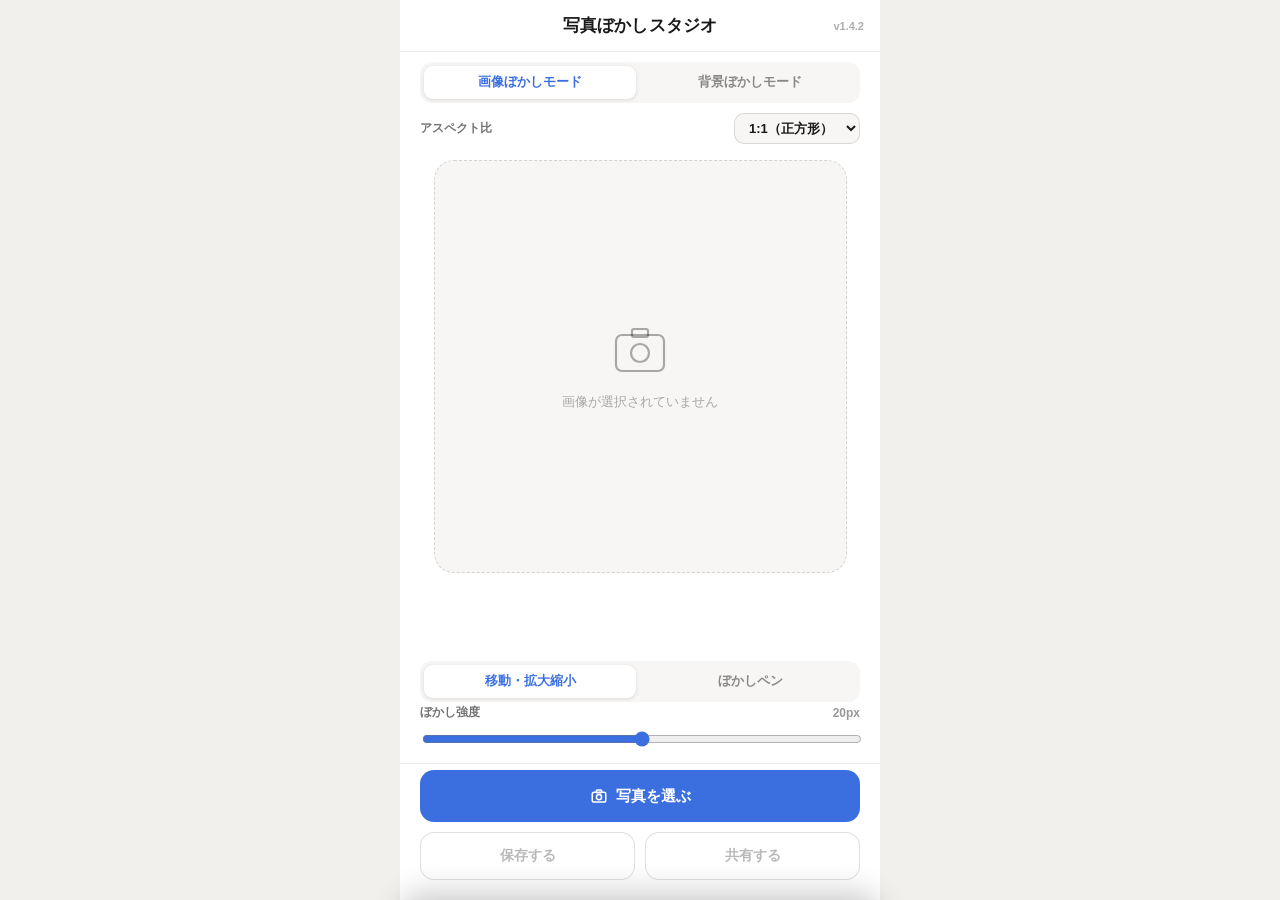
==== index.html @ 38502d35 "v1.4.2: AdSense広告ユニットのdata-ad-slotを実際の値に設定 発行された広告ユニットID(8588389263)をdata-ad-slotに反映" ====
<!DOCTYPE html>
<html lang="ja">
<head>
<meta charset="UTF-8">
<meta name="viewport" content="width=device-width, initial-scale=1, viewport-fit=cover">
<title>写真ぼかしスタジオ</title>

<meta name="description" content="写真ぼかしスタジオ - 写真を縮小して中央に配置し、余白をぼかして加工するアプリ">
<meta name="theme-color" content="#3B6FE0">

<!-- Google AdSense アカウント連携タグ -->
<meta name="google-adsense-account" content="ca-pub-6620740970029865">

<link rel="manifest" href="manifest.json">
<link rel="icon" href="icons/icon-192.png">
<link rel="apple-touch-icon" href="icons/apple-touch-icon.png">
<meta name="apple-mobile-web-app-capable" content="yes">
<meta name="apple-mobile-web-app-status-bar-style" content="black-translucent">
<meta name="apple-mobile-web-app-title" content="ぼかしスタジオ">

<link rel="stylesheet" href="style.css?v=1.4.2">

<!-- Google AdSense -->
<script async src="https://pagead2.googlesyndication.com/pagead/js/adsbygoogle.js?client=ca-pub-6620740970029865" crossorigin="anonymous"></script>
</head>
<body>

<div class="app">

  <header class="header">
    <span class="header-title">写真ぼかしスタジオ</span>
    <span class="header-version" id="appVersion"></span>
  </header>

  <section class="render-mode-bar">
    <div class="mode-toggle" role="group" aria-label="ぼかしモード">
      <button type="button" id="renderModeOrigBtn" class="mode-btn active" data-render-mode="original">画像ぼかしモード</button>
      <button type="button" id="renderModeBgBtn" class="mode-btn" data-render-mode="background">背景ぼかしモード</button>
    </div>
  </section>

  <section class="aspect-bar">
    <label class="options-label" for="aspectSelect">アスペクト比</label>
    <select id="aspectSelect" class="aspect-select">
      <option value="1:1">1:1（正方形）</option>
      <option value="4:3">4:3</option>
      <option value="3:2">3:2</option>
      <option value="16:9">16:9</option>
      <option value="9:16">9:16（縦長）</option>
    </select>
  </section>

  <main class="preview-wrap">
    <div class="preview-frame" id="previewFrame">
      <canvas id="canvas" class="preview-canvas" aria-label="加工後の画像プレビュー"></canvas>

      <div class="placeholder" id="placeholder">
        <svg width="56" height="56" viewBox="0 0 56 56" fill="none" aria-hidden="true">
          <rect x="4" y="12" width="48" height="36" rx="6" stroke="currentColor" stroke-width="2.2"/>
          <circle cx="28" cy="30" r="9" stroke="currentColor" stroke-width="2.2"/>
          <rect x="20" y="6" width="16" height="8" rx="2" stroke="currentColor" stroke-width="2.2"/>
        </svg>
        <span>画像が選択されていません</span>
      </div>

      <div class="toast" id="toast" hidden></div>
    </div>
  </main>

  <!-- AdSense バナー広告（レスポンシブ、ぼかしアプリ用） -->
  <section class="ad-slot">
    <ins class="adsbygoogle"
         style="display:block"
         data-ad-client="ca-pub-6620740970029865"
         data-ad-slot="8588389263"
         data-ad-format="auto"
         data-full-width-responsive="true"></ins>
  </section>

  <section class="tool-bar">
    <div class="mode-toggle" role="group" aria-label="操作モード">
      <button type="button" id="modeMoveBtn" class="mode-btn active" data-mode="move">移動・拡大縮小</button>
      <button type="button" id="modeBrushBtn" class="mode-btn" data-mode="brush">ぼかしペン</button>
    </div>
    <div class="brush-options" id="brushOptions" hidden>
      <div class="mode-toggle brush-type-toggle" role="group" aria-label="ブラシ種類">
        <button type="button" id="brushTypeBlurBtn" class="mode-btn active" data-brush-type="blur">ぼかしブラシ</button>
        <button type="button" id="brushTypeEraseBtn" class="mode-btn" data-brush-type="erase">消しゴムブラシ</button>
      </div>
      <div class="options-row">
        <span class="options-label">ブラシサイズ</span>
        <span class="options-value" id="brushSizeValue">20px</span>
      </div>
      <input type="range" id="brushSizeRange" class="blur-range" min="5" max="60" step="1" value="20">
    </div>
  </section>

  <section class="options">
    <div class="options-row">
      <span class="options-label">ぼかし強度</span>
      <span class="options-value" id="blurValue">20px</span>
    </div>
    <input type="range" id="blurRange" class="blur-range" min="0" max="40" step="1" value="20">
  </section>

  <footer class="button-area">
    <button type="button" id="selectBtn" class="btn btn-primary">
      <svg width="18" height="18" viewBox="0 0 24 24" fill="none" aria-hidden="true">
        <rect x="3" y="7" width="18" height="13" rx="2.5" stroke="#fff" stroke-width="2"/>
        <circle cx="12" cy="13.5" r="3.4" stroke="#fff" stroke-width="2"/>
        <rect x="8.5" y="4" width="7" height="3.5" rx="1" stroke="#fff" stroke-width="2"/>
      </svg>
      写真を選ぶ
    </button>
    <div class="btn-row">
      <button type="button" id="saveBtn" class="btn btn-secondary" disabled>保存する</button>
      <button type="button" id="shareBtn" class="btn btn-secondary" disabled>共有する</button>
    </div>
  </footer>

  <input type="file" id="fileInput" accept="image/*" hidden>

  <!-- SNSシェアモーダル（保存後に下からスライド表示） -->
  <div class="share-modal-overlay" id="shareModalOverlay" hidden>
    <div class="share-modal" id="shareModal" role="dialog" aria-modal="true" aria-labelledby="shareModalTitle">
      <div class="share-modal-handle"></div>
      <h2 class="share-modal-title" id="shareModalTitle">写真を保存しました</h2>
      <p class="share-modal-desc">SNSで共有してみませんか？</p>
      <div class="share-modal-buttons">
        <button type="button" class="share-btn share-btn-x" data-platform="x">
          <span class="share-btn-icon">X</span>Xでシェア
        </button>
        <button type="button" class="share-btn share-btn-line" data-platform="line">
          <span class="share-btn-icon">L</span>LINEで送る
        </button>
        <button type="button" class="share-btn share-btn-facebook" data-platform="facebook">
          <span class="share-btn-icon">f</span>Facebookでシェア
        </button>
        <button type="button" class="share-btn share-btn-instagram" data-platform="instagram">
          <span class="share-btn-icon">IG</span>Instagramストーリー用リンクコピー
        </button>
      </div>
      <button type="button" class="share-modal-close" id="shareModalCloseBtn">閉じる</button>
    </div>
  </div>

</div>

<script src="main.js?v=1.4.2"></script>
</body>
</html>
---- style.css ----
:root {
  --accent: #3B6FE0;
  --bg: #f1f0ec;
  --text: #1a1a1a;
  --text-dim: rgba(0, 0, 0, 0.55);
  --border: rgba(0, 0, 0, 0.08);
}

* {
  box-sizing: border-box;
}

html, body {
  height: 100%;
}

body {
  margin: 0;
  background: var(--bg);
  color: var(--text);
  font-family: -apple-system, BlinkMacSystemFont, "Hiragino Sans", "Yu Gothic", "Helvetica Neue", Arial, sans-serif;
  -webkit-tap-highlight-color: transparent;
  overscroll-behavior: none;
}

.app {
  min-height: 100dvh;
  max-width: 480px;
  margin: 0 auto;
  display: flex;
  flex-direction: column;
  background: #fff;
}

/* Header */
.header {
  position: relative;
  flex: none;
  height: 52px;
  display: flex;
  align-items: center;
  justify-content: center;
  border-bottom: 1px solid var(--border);
  padding-top: env(safe-area-inset-top, 0);
}

.header-version {
  position: absolute;
  right: 16px;
  font-size: 11px;
  font-weight: 600;
  color: rgba(0, 0, 0, 0.32);
  font-variant-numeric: tabular-nums;
}

.header-title {
  font-size: 17px;
  font-weight: 700;
  letter-spacing: 0.01em;
}

/* Render mode bar (background blur / original image) */
.render-mode-bar {
  flex: none;
  padding: 10px 20px 0;
}

/* Aspect ratio bar */
.aspect-bar {
  flex: none;
  padding: 10px 20px 0;
  display: flex;
  align-items: center;
  justify-content: space-between;
  gap: 10px;
}

.aspect-select {
  flex: none;
  font-size: 13px;
  font-weight: 600;
  color: var(--text);
  background: #f7f6f4;
  border: 1.5px solid rgba(0, 0, 0, 0.12);
  border-radius: 10px;
  padding: 6px 10px;
  font-family: inherit;
}

/* AdSense ad slot */
.ad-slot {
  flex: none;
  min-height: 50px;
  margin: 12px 20px 0;
  display: flex;
  align-items: center;
  justify-content: center;
  overflow: hidden;
}

.ad-slot .adsbygoogle {
  width: 100%;
}

/* Tool bar (mode toggle + brush size) */
.tool-bar {
  flex: none;
  padding: 10px 20px 0;
}

.mode-toggle {
  display: flex;
  gap: 8px;
  background: #f7f6f4;
  border-radius: 12px;
  padding: 4px;
}

.mode-btn {
  flex: 1;
  border: none;
  background: transparent;
  border-radius: 9px;
  padding: 8px 6px;
  font-size: 12.5px;
  font-weight: 700;
  font-family: inherit;
  color: rgba(0, 0, 0, 0.45);
  cursor: pointer;
}

.mode-btn.active {
  background: #fff;
  color: var(--accent);
  box-shadow: 0 1px 4px rgba(0, 0, 0, 0.12);
}

.mode-btn:disabled {
  opacity: 0.4;
  cursor: default;
}

.brush-options {
  margin-top: 10px;
}

.brush-type-toggle {
  margin-bottom: 10px;
}

/* Preview area */
.preview-wrap {
  flex: 1;
  min-height: 0;
  padding: 16px;
  display: flex;
  align-items: center;
  justify-content: center;
}

.preview-frame {
  position: relative;
  border-radius: 20px;
  overflow: hidden;
  background: #f7f6f4;
  border: 1.5px dashed rgba(0, 0, 0, 0.14);
}

.preview-frame.has-image {
  border-style: solid;
  border-color: transparent;
}

.preview-canvas {
  position: absolute;
  inset: 0;
  width: 100%;
  height: 100%;
  display: none;
  touch-action: none;
}

.preview-frame.has-image .preview-canvas {
  display: block;
}

.placeholder {
  position: absolute;
  inset: 0;
  display: flex;
  flex-direction: column;
  align-items: center;
  justify-content: center;
  gap: 14px;
  color: rgba(0, 0, 0, 0.32);
}

.preview-frame.has-image .placeholder {
  display: none;
}

.placeholder span {
  font-size: 13px;
  font-weight: 500;
}

/* Toast */
.toast {
  position: absolute;
  left: 50%;
  bottom: 16px;
  transform: translate(-50%, 8px);
  background: rgba(20, 20, 20, 0.88);
  color: #fff;
  font-size: 13px;
  font-weight: 600;
  padding: 9px 18px;
  border-radius: 100px;
  white-space: nowrap;
  opacity: 0;
  pointer-events: none;
  transition: opacity 0.2s ease-out, transform 0.2s ease-out;
}

.toast.show {
  opacity: 1;
  transform: translate(-50%, 0);
}

/* Options */
.options {
  flex: none;
  padding: 2px 20px 10px;
}

.options-row {
  display: flex;
  align-items: center;
  justify-content: space-between;
  margin-bottom: 6px;
}

.options-label {
  font-size: 12px;
  font-weight: 600;
  color: var(--text-dim);
}

.options-value {
  font-size: 12px;
  font-weight: 600;
  color: rgba(0, 0, 0, 0.4);
  font-variant-numeric: tabular-nums;
}

.blur-range {
  width: 100%;
  height: 20px;
  accent-color: var(--accent);
}

/* Buttons */
.button-area {
  flex: none;
  padding: 6px 20px calc(20px + env(safe-area-inset-bottom, 0px));
  display: flex;
  flex-direction: column;
  gap: 10px;
  border-top: 1px solid var(--border);
}

.btn {
  border: none;
  border-radius: 14px;
  font-size: 15px;
  font-weight: 700;
  font-family: inherit;
  cursor: pointer;
}

.btn-primary {
  height: 52px;
  background: var(--accent);
  color: #fff;
  display: flex;
  align-items: center;
  justify-content: center;
  gap: 8px;
}

.btn-primary:active {
  opacity: 0.85;
}

.btn-row {
  display: flex;
  gap: 10px;
}

.btn-secondary {
  flex: 1;
  height: 48px;
  border: 1.5px solid var(--accent);
  background: #fff;
  color: var(--accent);
  font-size: 14px;
}

.btn-secondary:active:not(:disabled) {
  background: rgba(59, 111, 224, 0.08);
}

.btn-secondary:disabled {
  border-color: rgba(0, 0, 0, 0.12);
  color: rgba(0, 0, 0, 0.28);
  cursor: default;
}

/* SNS share modal */
.share-modal-overlay {
  position: fixed;
  inset: 0;
  background: rgba(0, 0, 0, 0);
  display: flex;
  align-items: flex-end;
  justify-content: center;
  z-index: 100;
  transition: background 0.25s ease-out;
}

.share-modal-overlay.show {
  background: rgba(0, 0, 0, 0.45);
}

.share-modal {
  width: 100%;
  max-width: 480px;
  background: #fff;
  border-radius: 24px 24px 0 0;
  padding: 10px 20px calc(20px + env(safe-area-inset-bottom, 0px));
  box-shadow: 0 -8px 30px rgba(0, 0, 0, 0.2);
  transform: translateY(100%);
  transition: transform 0.28s cubic-bezier(0.22, 1, 0.36, 1);
}

.share-modal-overlay.show .share-modal {
  transform: translateY(0);
}

.share-modal-handle {
  width: 36px;
  height: 4px;
  border-radius: 100px;
  background: rgba(0, 0, 0, 0.15);
  margin: 4px auto 14px;
}

.share-modal-title {
  margin: 0 0 4px;
  font-size: 17px;
  font-weight: 700;
  text-align: center;
  color: var(--text);
}

.share-modal-desc {
  margin: 0 0 18px;
  font-size: 13px;
  color: var(--text-dim);
  text-align: center;
}

.share-modal-buttons {
  display: flex;
  flex-direction: column;
  gap: 10px;
  margin-bottom: 14px;
}

.share-btn {
  height: 50px;
  border: none;
  border-radius: 14px;
  font-size: 14.5px;
  font-weight: 700;
  font-family: inherit;
  color: #fff;
  display: flex;
  align-items: center;
  justify-content: center;
  gap: 10px;
  cursor: pointer;
}

.share-btn:active {
  opacity: 0.85;
}

.share-btn-icon {
  width: 26px;
  height: 26px;
  border-radius: 50%;
  background: rgba(255, 255, 255, 0.22);
  display: flex;
  align-items: center;
  justify-content: center;
  font-size: 13px;
  font-weight: 800;
  flex: none;
}

.share-btn-x {
  background: #000;
}

.share-btn-line {
  background: #06c755;
}

.share-btn-facebook {
  background: #1877f2;
}

.share-btn-instagram {
  background: linear-gradient(135deg, #feda75, #d62976, #4f5bd5);
}

.share-modal-close {
  width: 100%;
  height: 46px;
  border: none;
  background: #f7f6f4;
  border-radius: 14px;
  font-size: 14px;
  font-weight: 700;
  font-family: inherit;
  color: var(--text-dim);
  cursor: pointer;
}

.share-modal-close:active {
  background: #efeeea;
}
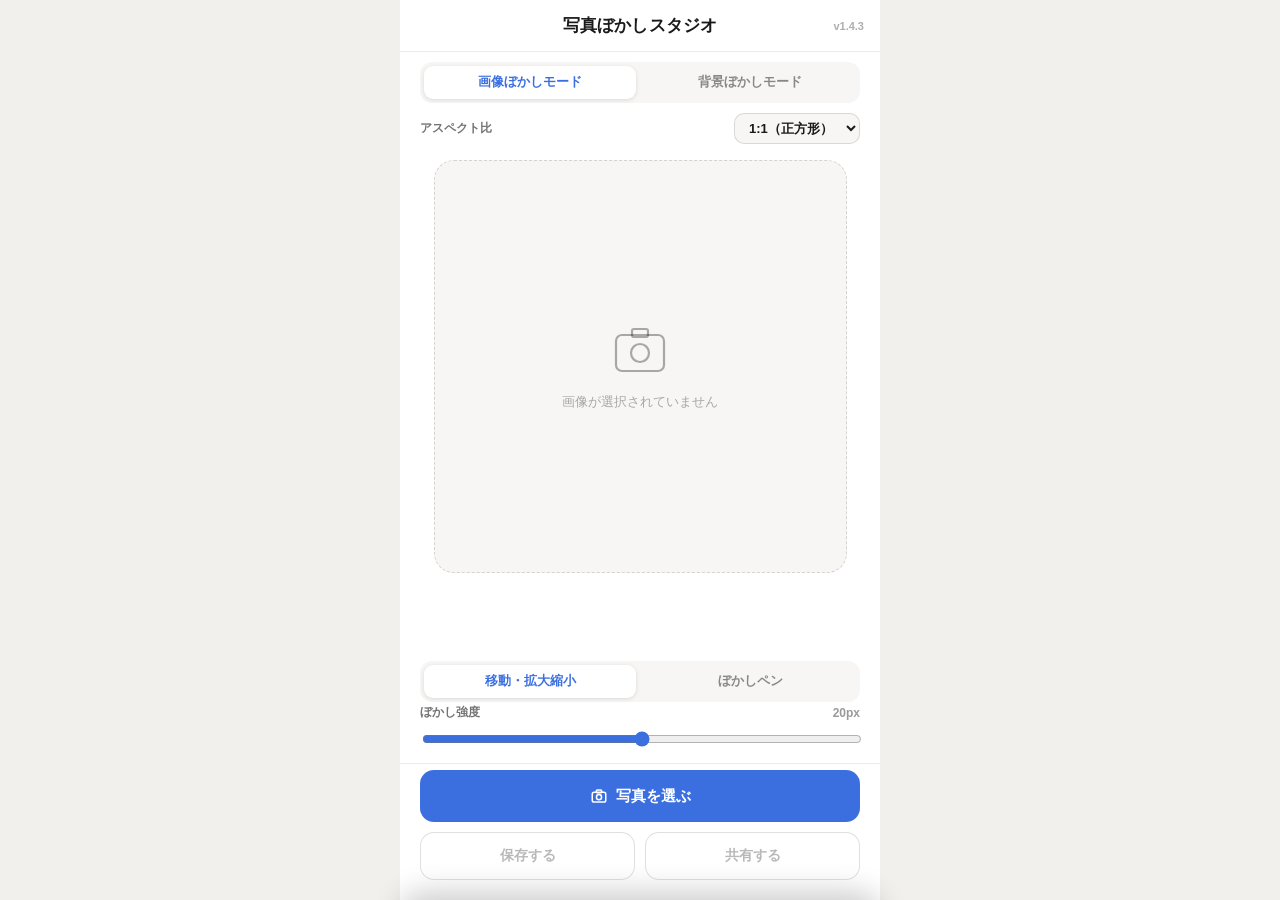
==== commit f3166cfb: "v1.4.3: AdSense広告を固定サイズ(320x50)に変更してレイアウト崩れを修正 auto+full-width-responsiveのレスポンシブ広告は縦に大きく広がることがあり、 その" ====
--- a/index.html
+++ b/index.html
@@ -18,7 +18,7 @@
 <meta name="apple-mobile-web-app-status-bar-style" content="black-translucent">
 <meta name="apple-mobile-web-app-title" content="ぼかしスタジオ">
 
-<link rel="stylesheet" href="style.css?v=1.4.2">
+<link rel="stylesheet" href="style.css?v=1.4.3">
 
 <!-- Google AdSense -->
 <script async src="https://pagead2.googlesyndication.com/pagead/js/adsbygoogle.js?client=ca-pub-6620740970029865" crossorigin="anonymous"></script>
@@ -67,14 +67,13 @@
     </div>
   </main>
 
-  <!-- AdSense バナー広告（レスポンシブ、ぼかしアプリ用） -->
+  <!-- AdSense バナー広告（固定サイズ320x50、ぼかしアプリ用。auto+full-width-responsiveだと
+       縦に大きく広がりレイアウトを崩すことがあるため固定サイズにしている） -->
   <section class="ad-slot">
     <ins class="adsbygoogle"
-         style="display:block"
+         style="display:inline-block;width:320px;height:50px"
          data-ad-client="ca-pub-6620740970029865"
-         data-ad-slot="8588389263"
-         data-ad-format="auto"
-         data-full-width-responsive="true"></ins>
+         data-ad-slot="8588389263"></ins>
   </section>
 
   <section class="tool-bar">
@@ -146,6 +145,6 @@
 
 </div>
 
-<script src="main.js?v=1.4.2"></script>
+<script src="main.js?v=1.4.3"></script>
 </body>
 </html>
--- a/style.css
+++ b/style.css
@@ -87,19 +87,15 @@
   font-family: inherit;
 }
 
-/* AdSense ad slot */
+/* AdSense ad slot（固定サイズ320x50。auto+full-width-responsiveは高さが大きく広がることがあるため使わない） */
 .ad-slot {
   flex: none;
-  min-height: 50px;
-  margin: 12px 20px 0;
+  height: 50px;
+  margin: 12px auto 0;
   display: flex;
   align-items: center;
   justify-content: center;
   overflow: hidden;
-}
-
-.ad-slot .adsbygoogle {
-  width: 100%;
 }
 
 /* Tool bar (mode toggle + brush size) */
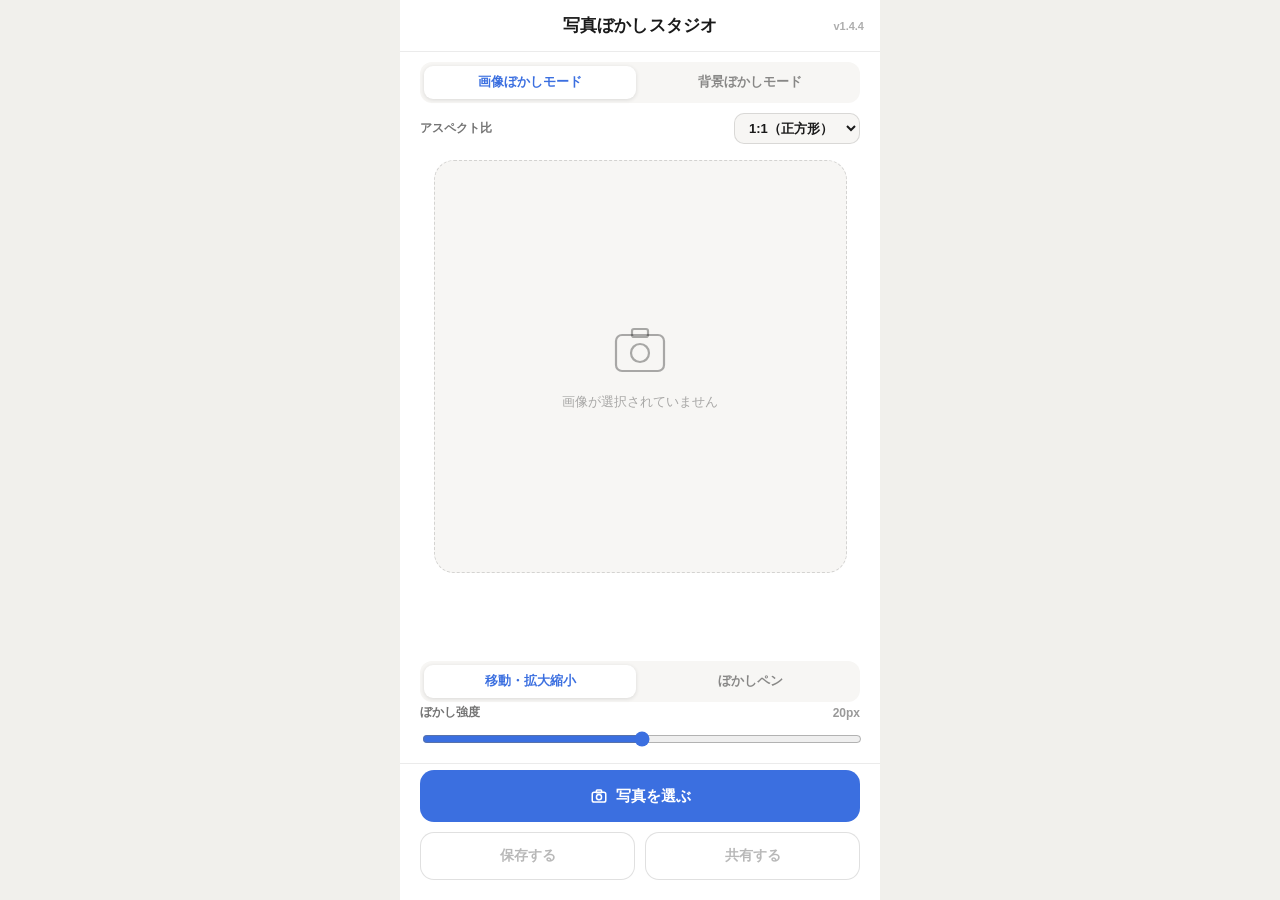
==== commit aaf500f6: "v1.4.4: 全ボタンが反応しなくなる重大バグを修正 SNSシェアモーダルのオーバーレイ(.share-modal-overlay)がdisplay:flexを明示していたため、 [hidden]属" ====
--- a/index.html
+++ b/index.html
@@ -18,7 +18,7 @@
 <meta name="apple-mobile-web-app-status-bar-style" content="black-translucent">
 <meta name="apple-mobile-web-app-title" content="ぼかしスタジオ">
 
-<link rel="stylesheet" href="style.css?v=1.4.3">
+<link rel="stylesheet" href="style.css?v=1.4.4">
 
 <!-- Google AdSense -->
 <script async src="https://pagead2.googlesyndication.com/pagead/js/adsbygoogle.js?client=ca-pub-6620740970029865" crossorigin="anonymous"></script>
@@ -145,6 +145,6 @@
 
 </div>
 
-<script src="main.js?v=1.4.3"></script>
+<script src="main.js?v=1.4.4"></script>
 </body>
 </html>
--- a/style.css
+++ b/style.css
@@ -324,6 +324,12 @@
   transition: background 0.25s ease-out;
 }
 
+/* [hidden]と.share-modal-overlayは詳細度が同じで、後勝ちでdisplay:flexが勝ってしまい
+   非表示のはずのモーダルが透明な全画面オーバーレイとして操作を塞いでいた。明示的に上書きする */
+.share-modal-overlay[hidden] {
+  display: none;
+}
+
 .share-modal-overlay.show {
   background: rgba(0, 0, 0, 0.45);
 }
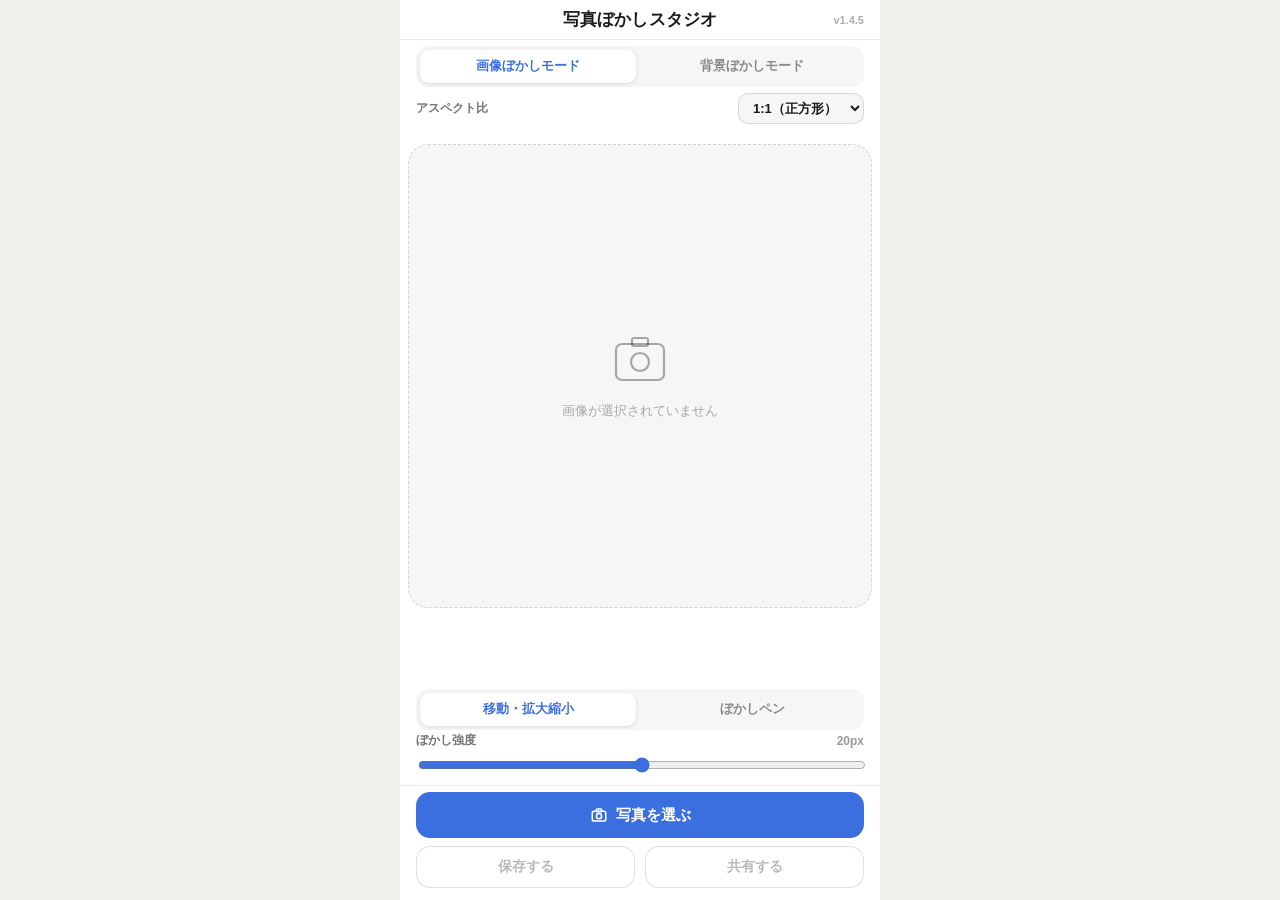
==== commit fb7c5ab2: "v1.4.5: プレビュー画面拡大・ブラシ編集の永続化・SNSシェアURL修正 - プレビューキャンバス表示領域を広げるため各セクションの余白を調整 - ブラシで加えたぼかし/消しゴム編集を画像座標系" ====
--- a/index.html
+++ b/index.html
@@ -18,7 +18,7 @@
 <meta name="apple-mobile-web-app-status-bar-style" content="black-translucent">
 <meta name="apple-mobile-web-app-title" content="ぼかしスタジオ">
 
-<link rel="stylesheet" href="style.css?v=1.4.4">
+<link rel="stylesheet" href="style.css?v=1.4.5">
 
 <!-- Google AdSense -->
 <script async src="https://pagead2.googlesyndication.com/pagead/js/adsbygoogle.js?client=ca-pub-6620740970029865" crossorigin="anonymous"></script>
@@ -145,6 +145,6 @@
 
 </div>
 
-<script src="main.js?v=1.4.4"></script>
+<script src="main.js?v=1.4.5"></script>
 </body>
 </html>
--- a/style.css
+++ b/style.css
@@ -36,7 +36,7 @@
 .header {
   position: relative;
   flex: none;
-  height: 52px;
+  height: 40px;
   display: flex;
   align-items: center;
   justify-content: center;
@@ -62,13 +62,13 @@
 /* Render mode bar (background blur / original image) */
 .render-mode-bar {
   flex: none;
-  padding: 10px 20px 0;
+  padding: 6px 16px 0;
 }
 
 /* Aspect ratio bar */
 .aspect-bar {
   flex: none;
-  padding: 10px 20px 0;
+  padding: 6px 16px 0;
   display: flex;
   align-items: center;
   justify-content: space-between;
@@ -91,7 +91,7 @@
 .ad-slot {
   flex: none;
   height: 50px;
-  margin: 12px auto 0;
+  margin: 6px auto 0;
   display: flex;
   align-items: center;
   justify-content: center;
@@ -101,7 +101,7 @@
 /* Tool bar (mode toggle + brush size) */
 .tool-bar {
   flex: none;
-  padding: 10px 20px 0;
+  padding: 6px 16px 0;
 }
 
 .mode-toggle {
@@ -137,18 +137,18 @@
 }
 
 .brush-options {
-  margin-top: 10px;
+  margin-top: 6px;
 }
 
 .brush-type-toggle {
-  margin-bottom: 10px;
+  margin-bottom: 6px;
 }
 
 /* Preview area */
 .preview-wrap {
   flex: 1;
   min-height: 0;
-  padding: 16px;
+  padding: 8px;
   display: flex;
   align-items: center;
   justify-content: center;
@@ -226,14 +226,14 @@
 /* Options */
 .options {
   flex: none;
-  padding: 2px 20px 10px;
+  padding: 2px 16px 6px;
 }
 
 .options-row {
   display: flex;
   align-items: center;
   justify-content: space-between;
-  margin-bottom: 6px;
+  margin-bottom: 4px;
 }
 
 .options-label {
@@ -258,10 +258,10 @@
 /* Buttons */
 .button-area {
   flex: none;
-  padding: 6px 20px calc(20px + env(safe-area-inset-bottom, 0px));
+  padding: 6px 16px calc(12px + env(safe-area-inset-bottom, 0px));
   display: flex;
   flex-direction: column;
-  gap: 10px;
+  gap: 8px;
   border-top: 1px solid var(--border);
 }
 
@@ -275,7 +275,7 @@
 }
 
 .btn-primary {
-  height: 52px;
+  height: 46px;
   background: var(--accent);
   color: #fff;
   display: flex;
@@ -295,7 +295,7 @@
 
 .btn-secondary {
   flex: 1;
-  height: 48px;
+  height: 42px;
   border: 1.5px solid var(--accent);
   background: #fff;
   color: var(--accent);
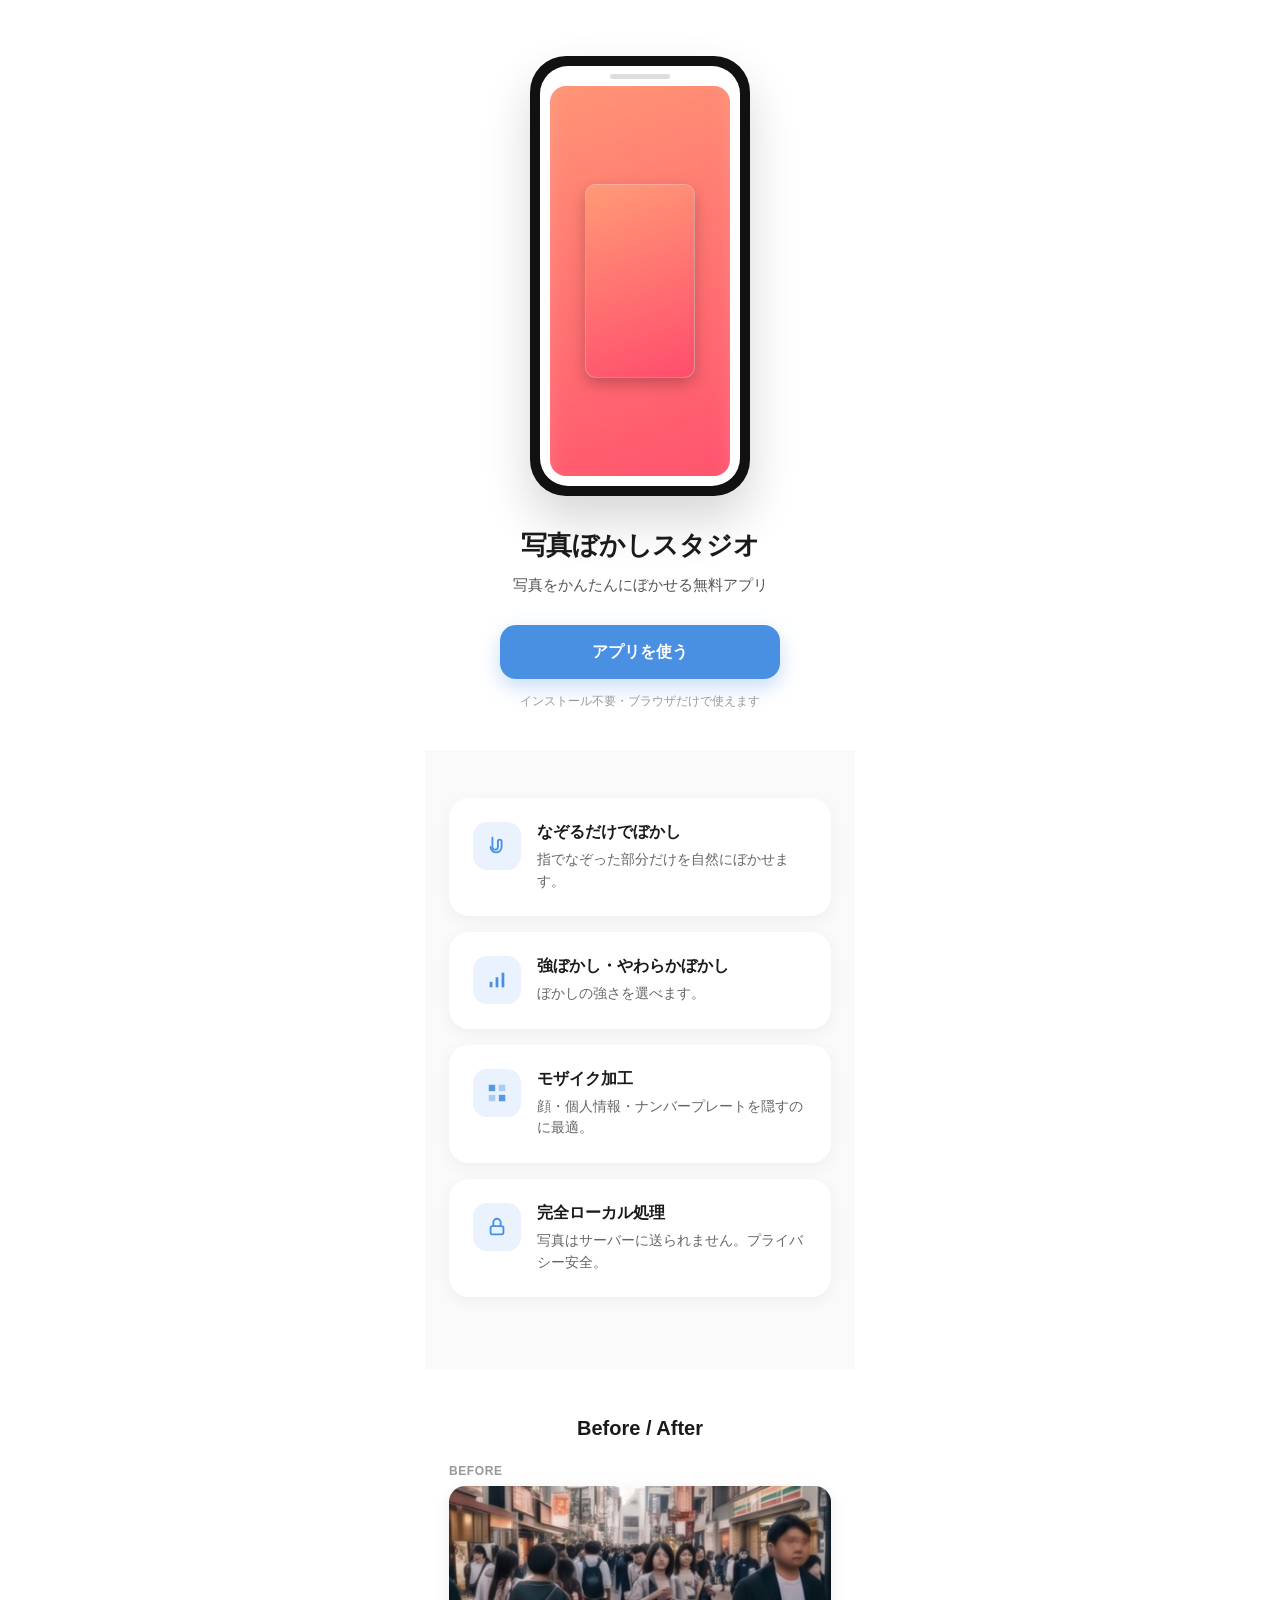
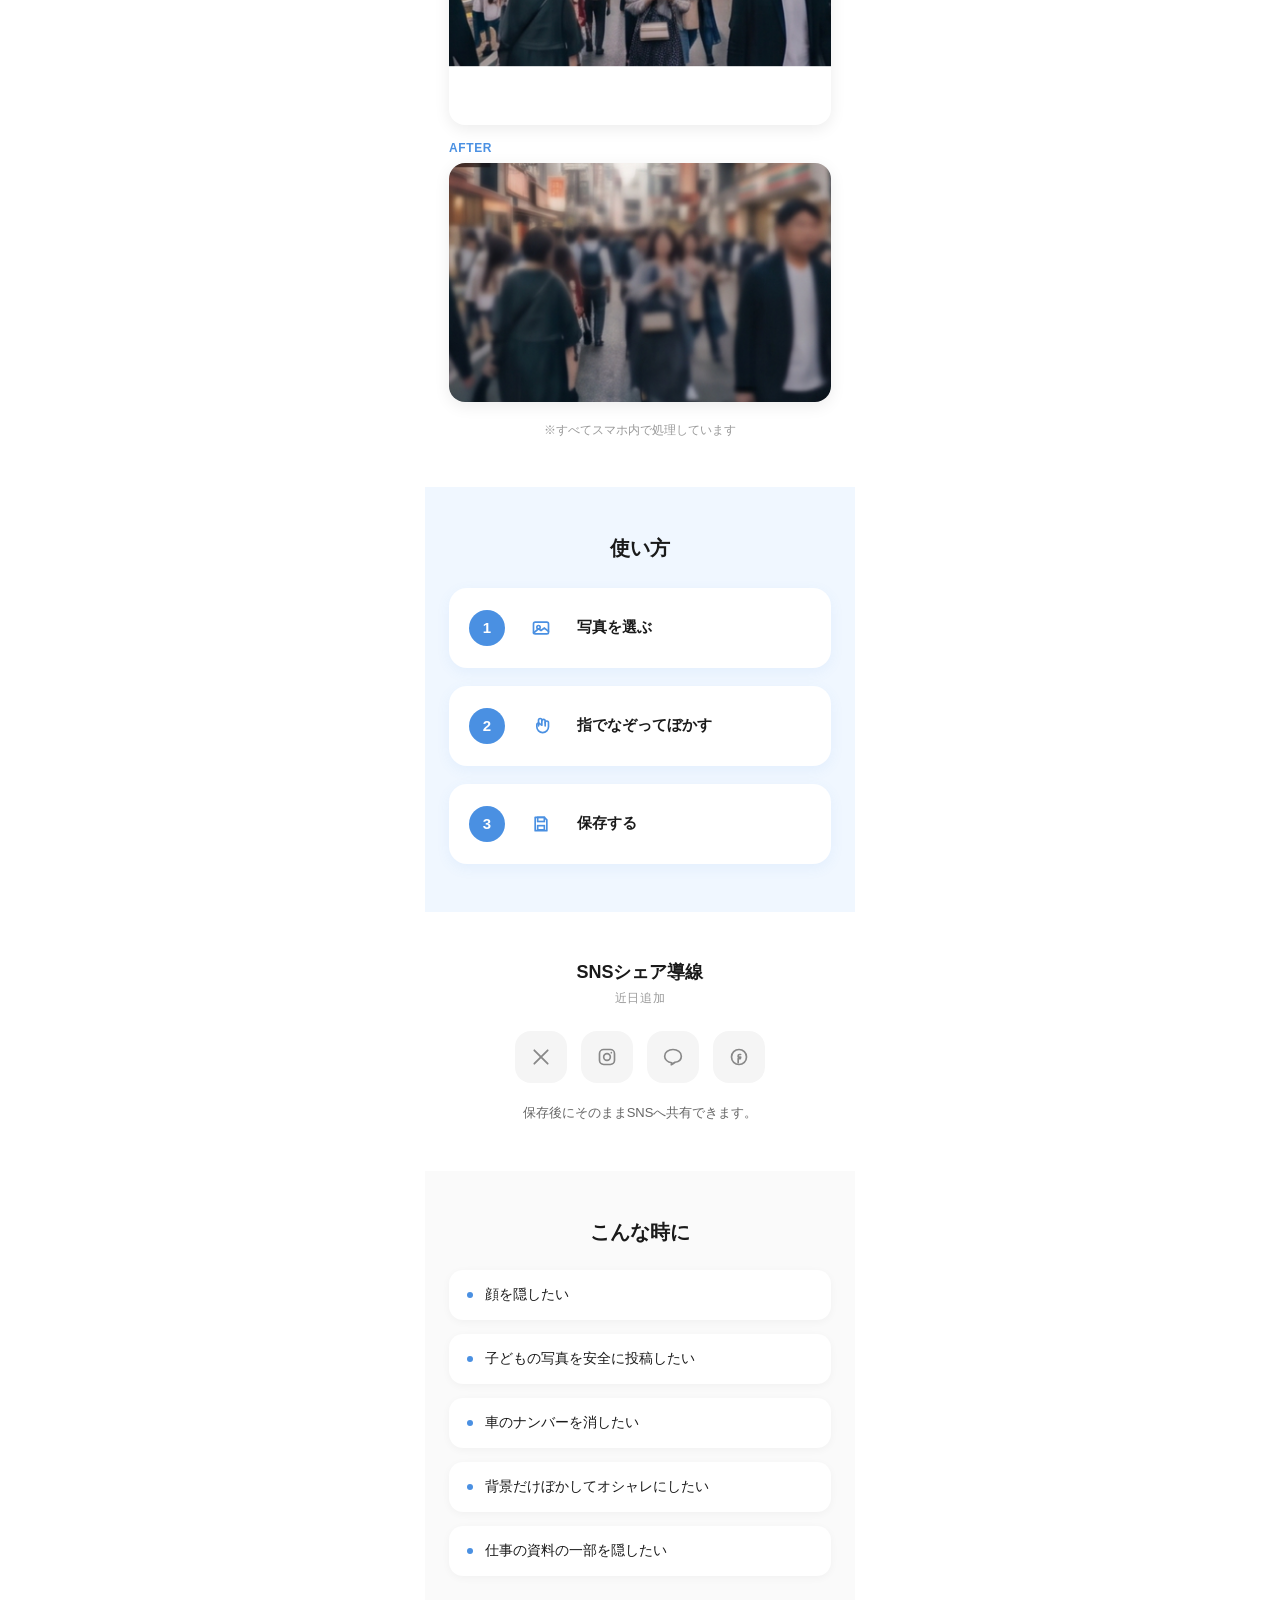
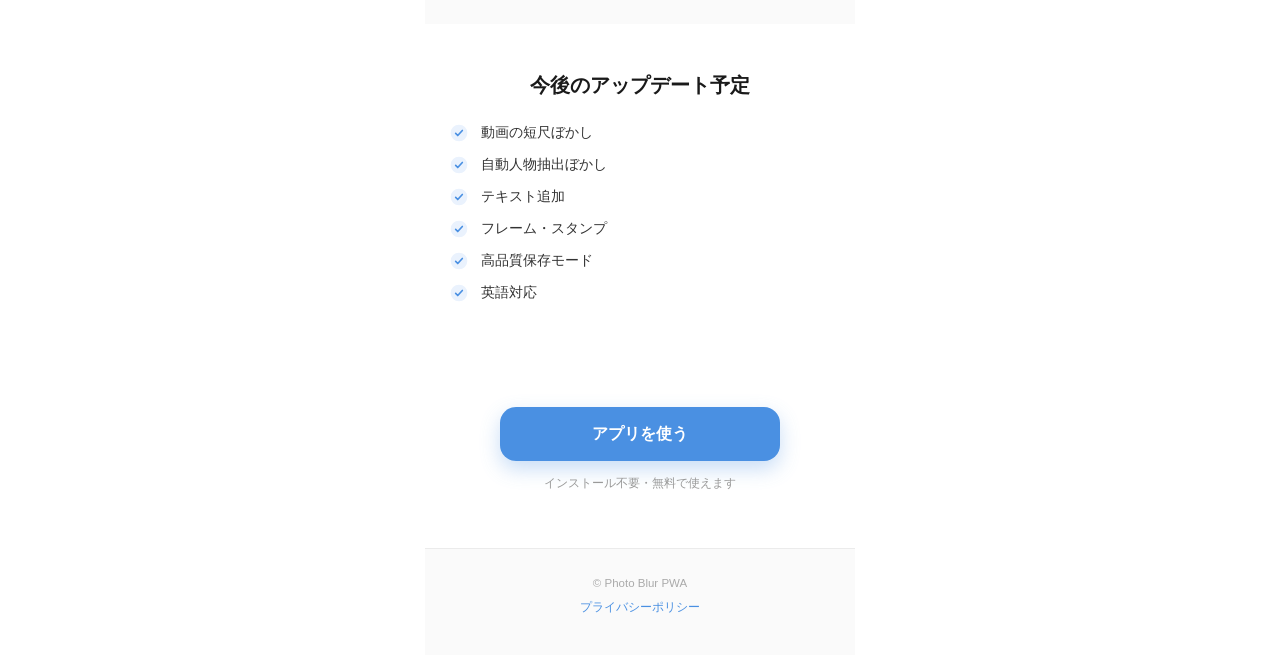
==== commit 05afe11e: "LPページを新設し、編集画面をapp.htmlに分離 - Claude DesignのPhotoBlurLP.dc.htmlを忠実にHTML化し、index.htmlをLPページに変更 - 機能紹介セ" ====
--- a/index.html
+++ b/index.html
@@ -3,148 +3,219 @@
 <head>
 <meta charset="UTF-8">
 <meta name="viewport" content="width=device-width, initial-scale=1, viewport-fit=cover">
-<title>写真ぼかしスタジオ</title>
-
-<meta name="description" content="写真ぼかしスタジオ - 写真を縮小して中央に配置し、余白をぼかして加工するアプリ">
-<meta name="theme-color" content="#3B6FE0">
-
-<!-- Google AdSense アカウント連携タグ -->
-<meta name="google-adsense-account" content="ca-pub-6620740970029865">
-
-<link rel="manifest" href="manifest.json">
+<title>写真ぼかしスタジオ - 写真をかんたんにぼかせる無料アプリ</title>
+
+<meta name="description" content="写真ぼかしスタジオ - 指でなぞるだけで写真をぼかせる無料アプリ。顔やナンバープレートを隠したいときに。インストール不要、ブラウザだけで使えます。">
+<meta name="theme-color" content="#4A90E2">
+
+<!-- Google AdSense アカウント連携タグ（Publisher IDは後で差し替え） -->
+<meta name="google-adsense-account" content="ca-pub-REPLACE_ME">
+
 <link rel="icon" href="icons/icon-192.png">
 <link rel="apple-touch-icon" href="icons/apple-touch-icon.png">
-<meta name="apple-mobile-web-app-capable" content="yes">
-<meta name="apple-mobile-web-app-status-bar-style" content="black-translucent">
-<meta name="apple-mobile-web-app-title" content="ぼかしスタジオ">
-
-<link rel="stylesheet" href="style.css?v=1.4.5">
+
+<link rel="stylesheet" href="style.css?v=1.0.0">
 
 <!-- Google AdSense -->
-<script async src="https://pagead2.googlesyndication.com/pagead/js/adsbygoogle.js?client=ca-pub-6620740970029865" crossorigin="anonymous"></script>
+<script async src="https://pagead2.googlesyndication.com/pagead/js/adsbygoogle.js"></script>
 </head>
 <body>
 
-<div class="app">
-
-  <header class="header">
-    <span class="header-title">写真ぼかしスタジオ</span>
-    <span class="header-version" id="appVersion"></span>
-  </header>
-
-  <section class="render-mode-bar">
-    <div class="mode-toggle" role="group" aria-label="ぼかしモード">
-      <button type="button" id="renderModeOrigBtn" class="mode-btn active" data-render-mode="original">画像ぼかしモード</button>
-      <button type="button" id="renderModeBgBtn" class="mode-btn" data-render-mode="background">背景ぼかしモード</button>
-    </div>
-  </section>
-
-  <section class="aspect-bar">
-    <label class="options-label" for="aspectSelect">アスペクト比</label>
-    <select id="aspectSelect" class="aspect-select">
-      <option value="1:1">1:1（正方形）</option>
-      <option value="4:3">4:3</option>
-      <option value="3:2">3:2</option>
-      <option value="16:9">16:9</option>
-      <option value="9:16">9:16（縦長）</option>
-    </select>
-  </section>
-
-  <main class="preview-wrap">
-    <div class="preview-frame" id="previewFrame">
-      <canvas id="canvas" class="preview-canvas" aria-label="加工後の画像プレビュー"></canvas>
-
-      <div class="placeholder" id="placeholder">
-        <svg width="56" height="56" viewBox="0 0 56 56" fill="none" aria-hidden="true">
-          <rect x="4" y="12" width="48" height="36" rx="6" stroke="currentColor" stroke-width="2.2"/>
-          <circle cx="28" cy="30" r="9" stroke="currentColor" stroke-width="2.2"/>
-          <rect x="20" y="6" width="16" height="8" rx="2" stroke="currentColor" stroke-width="2.2"/>
-        </svg>
-        <span>画像が選択されていません</span>
-      </div>
-
-      <div class="toast" id="toast" hidden></div>
-    </div>
-  </main>
-
-  <!-- AdSense バナー広告（固定サイズ320x50、ぼかしアプリ用。auto+full-width-responsiveだと
-       縦に大きく広がりレイアウトを崩すことがあるため固定サイズにしている） -->
-  <section class="ad-slot">
+<div class="lp">
+
+  <!-- 1. HERO -->
+  <section class="lp-section hero">
+    <div class="phone-mock">
+      <div class="phone-mock-inner">
+        <div class="phone-mock-notch"><div class="phone-mock-notch-bar"></div></div>
+        <div class="phone-mock-screen">
+          <div class="phone-mock-bg"></div>
+          <div class="phone-mock-photo-wrap">
+            <div class="phone-mock-photo"></div>
+          </div>
+        </div>
+      </div>
+    </div>
+
+    <h1 class="hero-title">写真ぼかしスタジオ</h1>
+    <p class="hero-sub">写真をかんたんにぼかせる無料アプリ</p>
+
+    <a href="app.html" class="cta-btn">アプリを使う</a>
+    <p class="hero-note">インストール不要・ブラウザだけで使えます</p>
+  </section>
+
+  <!-- 2. FEATURES -->
+  <section class="lp-section features">
+    <div class="feature-card">
+      <div class="feature-icon">
+        <svg width="22" height="22" viewBox="0 0 24 24" fill="none" aria-hidden="true"><path d="M7 3v10a3 3 0 006 0V7" stroke="currentColor" stroke-width="2" stroke-linecap="round"/><path d="M13 7a2 2 0 014 0v6a6 6 0 01-12 0" stroke="currentColor" stroke-width="2" stroke-linecap="round"/></svg>
+      </div>
+      <div class="feature-body">
+        <h3>なぞるだけでぼかし</h3>
+        <p>指でなぞった部分だけを自然にぼかせます。</p>
+      </div>
+    </div>
+    <div class="feature-card">
+      <div class="feature-icon">
+        <svg width="22" height="22" viewBox="0 0 24 24" fill="none" aria-hidden="true"><rect x="4" y="14" width="3" height="6" fill="currentColor"/><rect x="10.5" y="9" width="3" height="11" fill="currentColor"/><rect x="17" y="4" width="3" height="16" fill="currentColor"/></svg>
+      </div>
+      <div class="feature-body">
+        <h3>強ぼかし・やわらかぼかし</h3>
+        <p>ぼかしの強さを選べます。</p>
+      </div>
+    </div>
+    <div class="feature-card">
+      <div class="feature-icon">
+        <svg width="22" height="22" viewBox="0 0 24 24" fill="none" aria-hidden="true"><rect x="3" y="3" width="7" height="7" fill="currentColor" opacity="0.9"/><rect x="14" y="3" width="7" height="7" fill="currentColor" opacity="0.4"/><rect x="3" y="14" width="7" height="7" fill="currentColor" opacity="0.4"/><rect x="14" y="14" width="7" height="7" fill="currentColor" opacity="0.9"/></svg>
+      </div>
+      <div class="feature-body">
+        <h3>モザイク加工</h3>
+        <p>顔・個人情報・ナンバープレートを隠すのに最適。</p>
+      </div>
+    </div>
+    <div class="feature-card">
+      <div class="feature-icon">
+        <svg width="22" height="22" viewBox="0 0 24 24" fill="none" aria-hidden="true"><rect x="5" y="11" width="14" height="9" rx="2" stroke="currentColor" stroke-width="2"/><path d="M8 11V7a4 4 0 018 0v4" stroke="currentColor" stroke-width="2"/></svg>
+      </div>
+      <div class="feature-body">
+        <h3>完全ローカル処理</h3>
+        <p>写真はサーバーに送られません。プライバシー安全。</p>
+      </div>
+    </div>
+  </section>
+
+  <!-- 機能紹介セクションの下に広告を配置 -->
+  <section class="lp-section ad-section">
     <ins class="adsbygoogle"
-         style="display:inline-block;width:320px;height:50px"
-         data-ad-client="ca-pub-6620740970029865"
-         data-ad-slot="8588389263"></ins>
-  </section>
-
-  <section class="tool-bar">
-    <div class="mode-toggle" role="group" aria-label="操作モード">
-      <button type="button" id="modeMoveBtn" class="mode-btn active" data-mode="move">移動・拡大縮小</button>
-      <button type="button" id="modeBrushBtn" class="mode-btn" data-mode="brush">ぼかしペン</button>
-    </div>
-    <div class="brush-options" id="brushOptions" hidden>
-      <div class="mode-toggle brush-type-toggle" role="group" aria-label="ブラシ種類">
-        <button type="button" id="brushTypeBlurBtn" class="mode-btn active" data-brush-type="blur">ぼかしブラシ</button>
-        <button type="button" id="brushTypeEraseBtn" class="mode-btn" data-brush-type="erase">消しゴムブラシ</button>
-      </div>
-      <div class="options-row">
-        <span class="options-label">ブラシサイズ</span>
-        <span class="options-value" id="brushSizeValue">20px</span>
-      </div>
-      <input type="range" id="brushSizeRange" class="blur-range" min="5" max="60" step="1" value="20">
-    </div>
-  </section>
-
-  <section class="options">
-    <div class="options-row">
-      <span class="options-label">ぼかし強度</span>
-      <span class="options-value" id="blurValue">20px</span>
-    </div>
-    <input type="range" id="blurRange" class="blur-range" min="0" max="40" step="1" value="20">
-  </section>
-
-  <footer class="button-area">
-    <button type="button" id="selectBtn" class="btn btn-primary">
-      <svg width="18" height="18" viewBox="0 0 24 24" fill="none" aria-hidden="true">
-        <rect x="3" y="7" width="18" height="13" rx="2.5" stroke="#fff" stroke-width="2"/>
-        <circle cx="12" cy="13.5" r="3.4" stroke="#fff" stroke-width="2"/>
-        <rect x="8.5" y="4" width="7" height="3.5" rx="1" stroke="#fff" stroke-width="2"/>
-      </svg>
-      写真を選ぶ
-    </button>
-    <div class="btn-row">
-      <button type="button" id="saveBtn" class="btn btn-secondary" disabled>保存する</button>
-      <button type="button" id="shareBtn" class="btn btn-secondary" disabled>共有する</button>
-    </div>
+         style="display:block"
+         data-ad-client="ca-pub-REPLACE_ME"
+         data-ad-slot="REPLACE_SLOT"
+         data-ad-format="auto"
+         data-full-width-responsive="true"></ins>
+    <script>
+         (adsbygoogle = window.adsbygoogle || []).push({});
+    </script>
+  </section>
+
+  <!-- 3. BEFORE / AFTER -->
+  <section class="lp-section before-after">
+    <h2 class="section-title">Before / After</h2>
+    <div class="ba-list">
+      <div class="ba-item">
+        <div class="ba-label ba-label-before">BEFORE</div>
+        <div class="ba-image">
+          <img src="images/before.png" alt="ぼかし前の街並み写真">
+        </div>
+      </div>
+      <div class="ba-item">
+        <div class="ba-label ba-label-after">AFTER</div>
+        <div class="ba-image">
+          <img src="images/after.png" alt="ぼかし後の街並み写真">
+        </div>
+      </div>
+    </div>
+    <p class="ba-note">※すべてスマホ内で処理しています</p>
+  </section>
+
+  <!-- 4. HOW TO USE -->
+  <section class="lp-section how-to-use">
+    <h2 class="section-title">使い方</h2>
+    <div class="step-card">
+      <div class="step-num">1</div>
+      <div class="step-icon">
+        <svg width="20" height="20" viewBox="0 0 24 24" fill="none" aria-hidden="true"><rect x="3" y="5" width="18" height="14" rx="2" stroke="currentColor" stroke-width="2"/><circle cx="9" cy="11" r="2" stroke="currentColor" stroke-width="2"/><path d="M21 16l-5-4-4 3-3-2-6 5" stroke="currentColor" stroke-width="2" stroke-linecap="round"/></svg>
+      </div>
+      <span class="step-label">写真を選ぶ</span>
+    </div>
+    <div class="step-card">
+      <div class="step-num">2</div>
+      <div class="step-icon">
+        <svg width="20" height="20" viewBox="0 0 24 24" fill="none" aria-hidden="true"><path d="M9 12V5a2 2 0 114 0v6" stroke="currentColor" stroke-width="2" stroke-linecap="round"/><path d="M13 6a2 2 0 014 0v6" stroke="currentColor" stroke-width="2" stroke-linecap="round"/><path d="M17 8a2 2 0 014 0v5a7 7 0 01-14 0v-2.5a2 2 0 114 0" stroke="currentColor" stroke-width="2" stroke-linecap="round"/></svg>
+      </div>
+      <span class="step-label">指でなぞってぼかす</span>
+    </div>
+    <div class="step-card">
+      <div class="step-num">3</div>
+      <div class="step-icon">
+        <svg width="20" height="20" viewBox="0 0 24 24" fill="none" aria-hidden="true"><path d="M5 4h11l3 3v13H5V4z" stroke="currentColor" stroke-width="2" stroke-linejoin="round"/><rect x="8" y="4" width="8" height="5" stroke="currentColor" stroke-width="2"/><rect x="8" y="14" width="8" height="5" stroke="currentColor" stroke-width="2"/></svg>
+      </div>
+      <span class="step-label">保存する</span>
+    </div>
+  </section>
+
+  <!-- 5. SNS SHARE -->
+  <section class="lp-section sns-share">
+    <h2 class="section-title sns-title">SNSシェア導線</h2>
+    <p class="sns-badge">近日追加</p>
+    <div class="sns-icons">
+      <div class="sns-icon">
+        <svg width="20" height="20" viewBox="0 0 24 24" fill="none" aria-hidden="true"><path d="M4 4l16 16M20 4L4 20" stroke="currentColor" stroke-width="2.2" stroke-linecap="round"/></svg>
+      </div>
+      <div class="sns-icon">
+        <svg width="20" height="20" viewBox="0 0 24 24" fill="none" aria-hidden="true"><rect x="3" y="3" width="18" height="18" rx="5" stroke="currentColor" stroke-width="2"/><circle cx="12" cy="12" r="4" stroke="currentColor" stroke-width="2"/><circle cx="17.2" cy="6.8" r="1" fill="currentColor"/></svg>
+      </div>
+      <div class="sns-icon">
+        <svg width="20" height="20" viewBox="0 0 24 24" fill="none" aria-hidden="true"><path d="M12 3C6.5 3 2 6.6 2 11c0 3.9 3.6 7.2 8.4 7.9-.4 1.3-.4 2.3-.4 2.3s2.7-1.6 4.4-2.9c4.9-.7 7.6-3.9 7.6-7.3 0-4.4-4.5-8-10-8z" stroke="currentColor" stroke-width="2" stroke-linejoin="round"/></svg>
+      </div>
+      <div class="sns-icon">
+        <svg width="20" height="20" viewBox="0 0 24 24" fill="none" aria-hidden="true"><circle cx="12" cy="12" r="9" stroke="currentColor" stroke-width="2"/><path d="M14 9h-1.5A1.5 1.5 0 0011 10.5V12h3l-.4 2H11v5" stroke="currentColor" stroke-width="2" stroke-linecap="round" stroke-linejoin="round"/></svg>
+      </div>
+    </div>
+    <p class="sns-desc">保存後にそのままSNSへ共有できます。</p>
+  </section>
+
+  <!-- 6. USE CASES -->
+  <section class="lp-section use-cases">
+    <h2 class="section-title">こんな時に</h2>
+    <div class="use-case-item"><span class="dot"></span><span>顔を隠したい</span></div>
+    <div class="use-case-item"><span class="dot"></span><span>子どもの写真を安全に投稿したい</span></div>
+    <div class="use-case-item"><span class="dot"></span><span>車のナンバーを消したい</span></div>
+    <div class="use-case-item"><span class="dot"></span><span>背景だけぼかしてオシャレにしたい</span></div>
+    <div class="use-case-item"><span class="dot"></span><span>仕事の資料の一部を隠したい</span></div>
+  </section>
+
+  <!-- 7. ROADMAP -->
+  <section class="lp-section roadmap">
+    <h2 class="section-title">今後のアップデート予定</h2>
+    <div class="roadmap-item">
+      <svg width="20" height="20" viewBox="0 0 24 24" fill="none" aria-hidden="true"><circle cx="12" cy="12" r="10" fill="#EAF2FD"/><path d="M8 12.5l2.5 2.5L16 9" stroke="#4A90E2" stroke-width="2" stroke-linecap="round" stroke-linejoin="round"/></svg>
+      <span>動画の短尺ぼかし</span>
+    </div>
+    <div class="roadmap-item">
+      <svg width="20" height="20" viewBox="0 0 24 24" fill="none" aria-hidden="true"><circle cx="12" cy="12" r="10" fill="#EAF2FD"/><path d="M8 12.5l2.5 2.5L16 9" stroke="#4A90E2" stroke-width="2" stroke-linecap="round" stroke-linejoin="round"/></svg>
+      <span>自動人物抽出ぼかし</span>
+    </div>
+    <div class="roadmap-item">
+      <svg width="20" height="20" viewBox="0 0 24 24" fill="none" aria-hidden="true"><circle cx="12" cy="12" r="10" fill="#EAF2FD"/><path d="M8 12.5l2.5 2.5L16 9" stroke="#4A90E2" stroke-width="2" stroke-linecap="round" stroke-linejoin="round"/></svg>
+      <span>テキスト追加</span>
+    </div>
+    <div class="roadmap-item">
+      <svg width="20" height="20" viewBox="0 0 24 24" fill="none" aria-hidden="true"><circle cx="12" cy="12" r="10" fill="#EAF2FD"/><path d="M8 12.5l2.5 2.5L16 9" stroke="#4A90E2" stroke-width="2" stroke-linecap="round" stroke-linejoin="round"/></svg>
+      <span>フレーム・スタンプ</span>
+    </div>
+    <div class="roadmap-item">
+      <svg width="20" height="20" viewBox="0 0 24 24" fill="none" aria-hidden="true"><circle cx="12" cy="12" r="10" fill="#EAF2FD"/><path d="M8 12.5l2.5 2.5L16 9" stroke="#4A90E2" stroke-width="2" stroke-linecap="round" stroke-linejoin="round"/></svg>
+      <span>高品質保存モード</span>
+    </div>
+    <div class="roadmap-item">
+      <svg width="20" height="20" viewBox="0 0 24 24" fill="none" aria-hidden="true"><circle cx="12" cy="12" r="10" fill="#EAF2FD"/><path d="M8 12.5l2.5 2.5L16 9" stroke="#4A90E2" stroke-width="2" stroke-linecap="round" stroke-linejoin="round"/></svg>
+      <span>英語対応</span>
+    </div>
+  </section>
+
+  <!-- 8. CTA -->
+  <section class="lp-section cta-bottom">
+    <a href="app.html" class="cta-btn">アプリを使う</a>
+    <p class="hero-note">インストール不要・無料で使えます</p>
+  </section>
+
+  <!-- 9. FOOTER -->
+  <footer class="lp-footer">
+    <p>© Photo Blur PWA</p>
+    <a href="#">プライバシーポリシー</a>
   </footer>
 
-  <input type="file" id="fileInput" accept="image/*" hidden>
-
-  <!-- SNSシェアモーダル（保存後に下からスライド表示） -->
-  <div class="share-modal-overlay" id="shareModalOverlay" hidden>
-    <div class="share-modal" id="shareModal" role="dialog" aria-modal="true" aria-labelledby="shareModalTitle">
-      <div class="share-modal-handle"></div>
-      <h2 class="share-modal-title" id="shareModalTitle">写真を保存しました</h2>
-      <p class="share-modal-desc">SNSで共有してみませんか？</p>
-      <div class="share-modal-buttons">
-        <button type="button" class="share-btn share-btn-x" data-platform="x">
-          <span class="share-btn-icon">X</span>Xでシェア
-        </button>
-        <button type="button" class="share-btn share-btn-line" data-platform="line">
-          <span class="share-btn-icon">L</span>LINEで送る
-        </button>
-        <button type="button" class="share-btn share-btn-facebook" data-platform="facebook">
-          <span class="share-btn-icon">f</span>Facebookでシェア
-        </button>
-        <button type="button" class="share-btn share-btn-instagram" data-platform="instagram">
-          <span class="share-btn-icon">IG</span>Instagramストーリー用リンクコピー
-        </button>
-      </div>
-      <button type="button" class="share-modal-close" id="shareModalCloseBtn">閉じる</button>
-    </div>
-  </div>
-
 </div>
 
-<script src="main.js?v=1.4.5"></script>
 </body>
 </html>
--- a/style.css
+++ b/style.css
@@ -1,9 +1,6 @@
 :root {
-  --accent: #3B6FE0;
-  --bg: #f1f0ec;
-  --text: #1a1a1a;
-  --text-dim: rgba(0, 0, 0, 0.55);
-  --border: rgba(0, 0, 0, 0.08);
+  --accent: #4A90E2;
+  --accent-dark: #357ABD;
 }
 
 * {
@@ -16,430 +13,430 @@
 
 body {
   margin: 0;
-  background: var(--bg);
-  color: var(--text);
+  background: #fff;
+  color: #1a1a1a;
   font-family: -apple-system, BlinkMacSystemFont, "Hiragino Sans", "Yu Gothic", "Helvetica Neue", Arial, sans-serif;
-  -webkit-tap-highlight-color: transparent;
-  overscroll-behavior: none;
-}
-
-.app {
-  min-height: 100dvh;
-  max-width: 480px;
+}
+
+a {
+  color: var(--accent);
+  text-decoration: none;
+}
+
+a:hover {
+  color: var(--accent-dark);
+  text-decoration: underline;
+}
+
+.lp {
+  max-width: 430px;
   margin: 0 auto;
-  display: flex;
-  flex-direction: column;
-  background: #fff;
-}
-
-/* Header */
-.header {
+  background: #fff;
+  overflow: hidden;
+}
+
+.lp-section {
+  padding: 48px 24px;
+}
+
+.section-title {
+  font-size: 20px;
+  font-weight: 800;
+  text-align: center;
+  margin: 0 0 24px;
+}
+
+/* CTAボタン（LPの見た目に合わせたリンクボタン） */
+.cta-btn {
+  display: block;
+  width: 100%;
+  max-width: 280px;
+  height: 54px;
+  line-height: 54px;
+  margin: 0 auto;
+  border: none;
+  border-radius: 16px;
+  background: var(--accent);
+  color: #fff;
+  font-size: 16px;
+  font-weight: 700;
+  text-align: center;
+  cursor: pointer;
+  box-shadow: 0 8px 20px rgba(74, 144, 226, 0.3);
+}
+
+.cta-btn:hover {
+  color: #fff;
+  text-decoration: none;
+  background: var(--accent-dark);
+}
+
+.hero-note {
+  font-size: 12px;
+  color: #999;
+  text-align: center;
+  margin: 14px 0 0;
+}
+
+/* 1. HERO */
+.hero {
+  padding: 56px 24px 40px;
+  background: #fff;
+  display: flex;
+  flex-direction: column;
+  align-items: center;
+  text-align: center;
+}
+
+.phone-mock {
+  width: 220px;
+  height: 440px;
+  border-radius: 36px;
+  background: #111;
+  padding: 10px;
+  box-shadow: 0 24px 48px rgba(0, 0, 0, 0.16);
+  margin-bottom: 32px;
+  box-sizing: border-box;
+}
+
+.phone-mock-inner {
+  width: 100%;
+  height: 100%;
+  border-radius: 28px;
+  background: #fff;
+  overflow: hidden;
+  display: flex;
+  flex-direction: column;
+}
+
+.phone-mock-notch {
+  height: 20px;
+  flex: none;
+  display: flex;
+  align-items: center;
+  justify-content: center;
+}
+
+.phone-mock-notch-bar {
+  width: 60px;
+  height: 5px;
+  border-radius: 3px;
+  background: #ddd;
+}
+
+.phone-mock-screen {
+  flex: 1;
+  margin: 0 10px 10px;
+  border-radius: 16px;
   position: relative;
-  flex: none;
-  height: 40px;
-  display: flex;
-  align-items: center;
-  justify-content: center;
-  border-bottom: 1px solid var(--border);
-  padding-top: env(safe-area-inset-top, 0);
-}
-
-.header-version {
+  overflow: hidden;
+  background: #eee;
+}
+
+.phone-mock-bg {
   position: absolute;
-  right: 16px;
-  font-size: 11px;
-  font-weight: 600;
-  color: rgba(0, 0, 0, 0.32);
-  font-variant-numeric: tabular-nums;
-}
-
-.header-title {
-  font-size: 17px;
-  font-weight: 700;
-  letter-spacing: 0.01em;
-}
-
-/* Render mode bar (background blur / original image) */
-.render-mode-bar {
-  flex: none;
-  padding: 6px 16px 0;
-}
-
-/* Aspect ratio bar */
-.aspect-bar {
-  flex: none;
-  padding: 6px 16px 0;
-  display: flex;
-  align-items: center;
-  justify-content: space-between;
-  gap: 10px;
-}
-
-.aspect-select {
-  flex: none;
-  font-size: 13px;
-  font-weight: 600;
-  color: var(--text);
-  background: #f7f6f4;
-  border: 1.5px solid rgba(0, 0, 0, 0.12);
-  border-radius: 10px;
-  padding: 6px 10px;
-  font-family: inherit;
-}
-
-/* AdSense ad slot（固定サイズ320x50。auto+full-width-responsiveは高さが大きく広がることがあるため使わない） */
-.ad-slot {
-  flex: none;
-  height: 50px;
-  margin: 6px auto 0;
-  display: flex;
-  align-items: center;
-  justify-content: center;
-  overflow: hidden;
-}
-
-/* Tool bar (mode toggle + brush size) */
-.tool-bar {
-  flex: none;
-  padding: 6px 16px 0;
-}
-
-.mode-toggle {
-  display: flex;
-  gap: 8px;
-  background: #f7f6f4;
-  border-radius: 12px;
-  padding: 4px;
-}
-
-.mode-btn {
-  flex: 1;
-  border: none;
-  background: transparent;
-  border-radius: 9px;
-  padding: 8px 6px;
-  font-size: 12.5px;
-  font-weight: 700;
-  font-family: inherit;
-  color: rgba(0, 0, 0, 0.45);
-  cursor: pointer;
-}
-
-.mode-btn.active {
-  background: #fff;
-  color: var(--accent);
-  box-shadow: 0 1px 4px rgba(0, 0, 0, 0.12);
-}
-
-.mode-btn:disabled {
-  opacity: 0.4;
-  cursor: default;
-}
-
-.brush-options {
-  margin-top: 6px;
-}
-
-.brush-type-toggle {
-  margin-bottom: 6px;
-}
-
-/* Preview area */
-.preview-wrap {
-  flex: 1;
-  min-height: 0;
-  padding: 8px;
-  display: flex;
-  align-items: center;
-  justify-content: center;
-}
-
-.preview-frame {
-  position: relative;
-  border-radius: 20px;
-  overflow: hidden;
-  background: #f7f6f4;
-  border: 1.5px dashed rgba(0, 0, 0, 0.14);
-}
-
-.preview-frame.has-image {
-  border-style: solid;
-  border-color: transparent;
-}
-
-.preview-canvas {
+  inset: -14px;
+  background: linear-gradient(160deg, #ff9a76, #ff4d6d);
+  filter: blur(16px);
+  transform: scale(1.1);
+}
+
+.phone-mock-photo-wrap {
   position: absolute;
   inset: 0;
+  display: flex;
+  align-items: center;
+  justify-content: center;
+}
+
+.phone-mock-photo {
+  width: 60%;
+  aspect-ratio: 9 / 16;
+  border-radius: 10px;
+  background: linear-gradient(160deg, #ff9a76, #ff4d6d);
+  box-shadow: 0 6px 16px rgba(0, 0, 0, 0.25), 0 0 0 1px rgba(255, 255, 255, 0.4);
+}
+
+.hero-title {
+  font-size: 26px;
+  font-weight: 800;
+  margin: 0 0 10px;
+  letter-spacing: -0.01em;
+}
+
+.hero-sub {
+  font-size: 15px;
+  color: #555;
+  margin: 0 0 28px;
+  line-height: 1.6;
+}
+
+/* 2. FEATURES */
+.features {
+  background: #FAFAFA;
+  display: flex;
+  flex-direction: column;
+  gap: 16px;
+}
+
+.feature-card {
+  background: #fff;
+  border-radius: 20px;
+  padding: 24px;
+  box-shadow: 0 4px 16px rgba(0, 0, 0, 0.05);
+  display: flex;
+  gap: 16px;
+  align-items: flex-start;
+}
+
+.feature-icon {
+  flex: none;
+  width: 48px;
+  height: 48px;
+  border-radius: 14px;
+  background: #EAF2FD;
+  display: flex;
+  align-items: center;
+  justify-content: center;
+  color: var(--accent);
+}
+
+.feature-body h3 {
+  font-size: 16px;
+  font-weight: 700;
+  margin: 0 0 6px;
+}
+
+.feature-body p {
+  font-size: 13.5px;
+  color: #666;
+  margin: 0;
+  line-height: 1.6;
+}
+
+/* AdSense広告セクション（機能紹介の下に配置） */
+.ad-section {
+  padding: 24px 24px 0;
+  background: #FAFAFA;
+  display: flex;
+  justify-content: center;
+}
+
+/* 3. BEFORE / AFTER */
+.before-after {
+  background: #fff;
+}
+
+.ba-list {
+  display: flex;
+  flex-direction: column;
+  gap: 16px;
+}
+
+.ba-label {
+  font-size: 12px;
+  font-weight: 700;
+  color: #999;
+  margin-bottom: 8px;
+  letter-spacing: 0.05em;
+}
+
+.ba-label-after {
+  color: var(--accent);
+}
+
+.ba-image {
+  aspect-ratio: 16 / 10;
+  border-radius: 16px;
+  box-shadow: 0 4px 16px rgba(0, 0, 0, 0.08);
+  overflow: hidden;
+}
+
+.ba-image img {
   width: 100%;
   height: 100%;
-  display: none;
-  touch-action: none;
-}
-
-.preview-frame.has-image .preview-canvas {
+  object-fit: cover;
   display: block;
 }
 
-.placeholder {
-  position: absolute;
-  inset: 0;
-  display: flex;
-  flex-direction: column;
-  align-items: center;
-  justify-content: center;
-  gap: 14px;
-  color: rgba(0, 0, 0, 0.32);
-}
-
-.preview-frame.has-image .placeholder {
-  display: none;
-}
-
-.placeholder span {
-  font-size: 13px;
-  font-weight: 500;
-}
-
-/* Toast */
-.toast {
-  position: absolute;
-  left: 50%;
-  bottom: 16px;
-  transform: translate(-50%, 8px);
-  background: rgba(20, 20, 20, 0.88);
-  color: #fff;
-  font-size: 13px;
-  font-weight: 600;
-  padding: 9px 18px;
-  border-radius: 100px;
-  white-space: nowrap;
-  opacity: 0;
-  pointer-events: none;
-  transition: opacity 0.2s ease-out, transform 0.2s ease-out;
-}
-
-.toast.show {
-  opacity: 1;
-  transform: translate(-50%, 0);
-}
-
-/* Options */
-.options {
-  flex: none;
-  padding: 2px 16px 6px;
-}
-
-.options-row {
-  display: flex;
-  align-items: center;
-  justify-content: space-between;
-  margin-bottom: 4px;
-}
-
-.options-label {
+.ba-note {
+  text-align: center;
   font-size: 12px;
-  font-weight: 600;
-  color: var(--text-dim);
-}
-
-.options-value {
-  font-size: 12px;
-  font-weight: 600;
-  color: rgba(0, 0, 0, 0.4);
-  font-variant-numeric: tabular-nums;
-}
-
-.blur-range {
-  width: 100%;
-  height: 20px;
-  accent-color: var(--accent);
-}
-
-/* Buttons */
-.button-area {
-  flex: none;
-  padding: 6px 16px calc(12px + env(safe-area-inset-bottom, 0px));
-  display: flex;
-  flex-direction: column;
-  gap: 8px;
-  border-top: 1px solid var(--border);
-}
-
-.btn {
-  border: none;
-  border-radius: 14px;
-  font-size: 15px;
-  font-weight: 700;
-  font-family: inherit;
-  cursor: pointer;
-}
-
-.btn-primary {
-  height: 46px;
+  color: #999;
+  margin: 20px 0 0;
+}
+
+/* 4. HOW TO USE */
+.how-to-use {
+  background: #F0F7FF;
+  display: flex;
+  flex-direction: column;
+  gap: 18px;
+}
+
+.how-to-use .section-title {
+  margin-bottom: 8px;
+}
+
+.step-card {
+  background: #fff;
+  border-radius: 18px;
+  padding: 20px;
+  display: flex;
+  align-items: center;
+  gap: 16px;
+  box-shadow: 0 4px 14px rgba(74, 144, 226, 0.08);
+}
+
+.step-num {
+  flex: none;
+  width: 36px;
+  height: 36px;
+  border-radius: 50%;
   background: var(--accent);
   color: #fff;
-  display: flex;
-  align-items: center;
-  justify-content: center;
-  gap: 8px;
-}
-
-.btn-primary:active {
-  opacity: 0.85;
-}
-
-.btn-row {
-  display: flex;
-  gap: 10px;
-}
-
-.btn-secondary {
-  flex: 1;
-  height: 42px;
-  border: 1.5px solid var(--accent);
-  background: #fff;
+  font-size: 15px;
+  font-weight: 800;
+  display: flex;
+  align-items: center;
+  justify-content: center;
+}
+
+.step-icon {
+  flex: none;
+  width: 40px;
+  height: 40px;
+  display: flex;
+  align-items: center;
+  justify-content: center;
   color: var(--accent);
+}
+
+.step-label {
+  font-size: 14.5px;
+  font-weight: 600;
+}
+
+/* 5. SNS SHARE */
+.sns-share {
+  background: #fff;
+  text-align: center;
+}
+
+.sns-title {
+  font-size: 18px;
+  margin: 0 0 6px;
+}
+
+.sns-badge {
+  font-size: 12px;
+  color: #999;
+  margin: 0 0 24px;
+  letter-spacing: 0.05em;
+}
+
+.sns-icons {
+  display: flex;
+  justify-content: center;
+  gap: 14px;
+}
+
+.sns-icon {
+  width: 52px;
+  height: 52px;
+  border-radius: 16px;
+  background: #F5F5F5;
+  display: flex;
+  align-items: center;
+  justify-content: center;
+  color: #888;
+  position: relative;
+}
+
+.sns-desc {
+  font-size: 13px;
+  color: #666;
+  margin: 20px 0 0;
+  line-height: 1.6;
+}
+
+/* 6. USE CASES */
+.use-cases {
+  background: #FAFAFA;
+  display: flex;
+  flex-direction: column;
+}
+
+.use-cases .section-title {
+  margin-bottom: 24px;
+}
+
+.use-case-item {
+  display: flex;
+  align-items: center;
+  gap: 12px;
+  background: #fff;
+  border-radius: 14px;
+  padding: 16px 18px;
+  box-shadow: 0 2px 8px rgba(0, 0, 0, 0.04);
   font-size: 14px;
-}
-
-.btn-secondary:active:not(:disabled) {
-  background: rgba(59, 111, 224, 0.08);
-}
-
-.btn-secondary:disabled {
-  border-color: rgba(0, 0, 0, 0.12);
-  color: rgba(0, 0, 0, 0.28);
-  cursor: default;
-}
-
-/* SNS share modal */
-.share-modal-overlay {
-  position: fixed;
-  inset: 0;
-  background: rgba(0, 0, 0, 0);
-  display: flex;
-  align-items: flex-end;
-  justify-content: center;
-  z-index: 100;
-  transition: background 0.25s ease-out;
-}
-
-/* [hidden]と.share-modal-overlayは詳細度が同じで、後勝ちでdisplay:flexが勝ってしまい
-   非表示のはずのモーダルが透明な全画面オーバーレイとして操作を塞いでいた。明示的に上書きする */
-.share-modal-overlay[hidden] {
-  display: none;
-}
-
-.share-modal-overlay.show {
-  background: rgba(0, 0, 0, 0.45);
-}
-
-.share-modal {
-  width: 100%;
-  max-width: 480px;
-  background: #fff;
-  border-radius: 24px 24px 0 0;
-  padding: 10px 20px calc(20px + env(safe-area-inset-bottom, 0px));
-  box-shadow: 0 -8px 30px rgba(0, 0, 0, 0.2);
-  transform: translateY(100%);
-  transition: transform 0.28s cubic-bezier(0.22, 1, 0.36, 1);
-}
-
-.share-modal-overlay.show .share-modal {
-  transform: translateY(0);
-}
-
-.share-modal-handle {
-  width: 36px;
-  height: 4px;
-  border-radius: 100px;
-  background: rgba(0, 0, 0, 0.15);
-  margin: 4px auto 14px;
-}
-
-.share-modal-title {
-  margin: 0 0 4px;
-  font-size: 17px;
-  font-weight: 700;
-  text-align: center;
-  color: var(--text);
-}
-
-.share-modal-desc {
-  margin: 0 0 18px;
-  font-size: 13px;
-  color: var(--text-dim);
-  text-align: center;
-}
-
-.share-modal-buttons {
-  display: flex;
-  flex-direction: column;
-  gap: 10px;
-  margin-bottom: 14px;
-}
-
-.share-btn {
-  height: 50px;
-  border: none;
-  border-radius: 14px;
-  font-size: 14.5px;
-  font-weight: 700;
-  font-family: inherit;
-  color: #fff;
-  display: flex;
-  align-items: center;
-  justify-content: center;
-  gap: 10px;
-  cursor: pointer;
-}
-
-.share-btn:active {
-  opacity: 0.85;
-}
-
-.share-btn-icon {
-  width: 26px;
-  height: 26px;
+  font-weight: 500;
+}
+
+.use-case-item + .use-case-item {
+  margin-top: 14px;
+}
+
+.use-case-item .dot {
+  width: 6px;
+  height: 6px;
   border-radius: 50%;
-  background: rgba(255, 255, 255, 0.22);
-  display: flex;
-  align-items: center;
-  justify-content: center;
-  font-size: 13px;
-  font-weight: 800;
-  flex: none;
-}
-
-.share-btn-x {
-  background: #000;
-}
-
-.share-btn-line {
-  background: #06c755;
-}
-
-.share-btn-facebook {
-  background: #1877f2;
-}
-
-.share-btn-instagram {
-  background: linear-gradient(135deg, #feda75, #d62976, #4f5bd5);
-}
-
-.share-modal-close {
-  width: 100%;
-  height: 46px;
-  border: none;
-  background: #f7f6f4;
-  border-radius: 14px;
+  background: var(--accent);
+  flex: none;
+}
+
+/* 7. ROADMAP */
+.roadmap {
+  background: #fff;
+}
+
+.roadmap-item {
+  display: flex;
+  align-items: center;
+  gap: 12px;
   font-size: 14px;
-  font-weight: 700;
-  font-family: inherit;
-  color: var(--text-dim);
-  cursor: pointer;
-}
-
-.share-modal-close:active {
-  background: #efeeea;
-}
+  color: #333;
+}
+
+.roadmap-item svg {
+  flex: none;
+}
+
+.roadmap-item + .roadmap-item {
+  margin-top: 12px;
+}
+
+/* 8. CTA (bottom) */
+.cta-bottom {
+  padding: 56px 24px;
+  background: #fff;
+  text-align: center;
+}
+
+/* 9. FOOTER */
+.lp-footer {
+  padding: 28px 24px 40px;
+  background: #FAFAFA;
+  text-align: center;
+  border-top: 1px solid rgba(0, 0, 0, 0.06);
+}
+
+.lp-footer p {
+  font-size: 11.5px;
+  color: #aaa;
+  margin: 0 0 8px;
+}
+
+.lp-footer a {
+  font-size: 11.5px;
+}
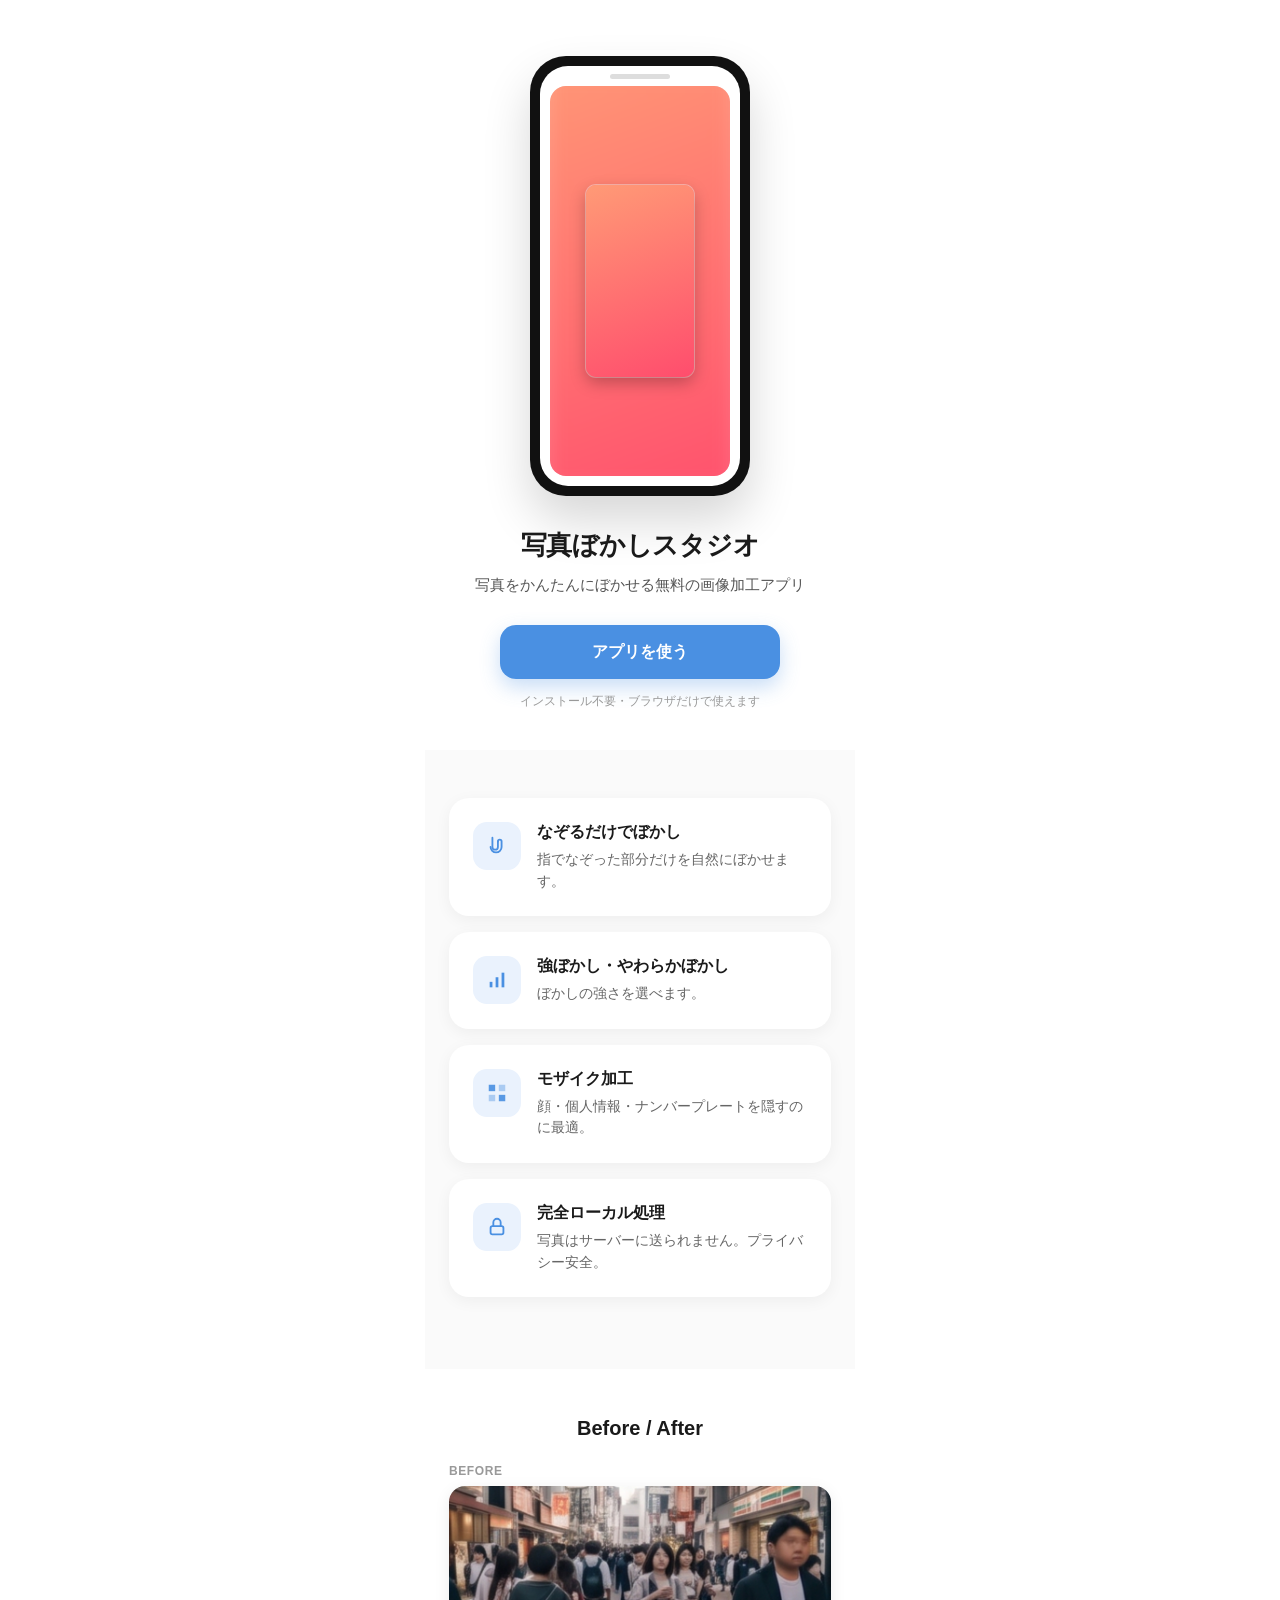
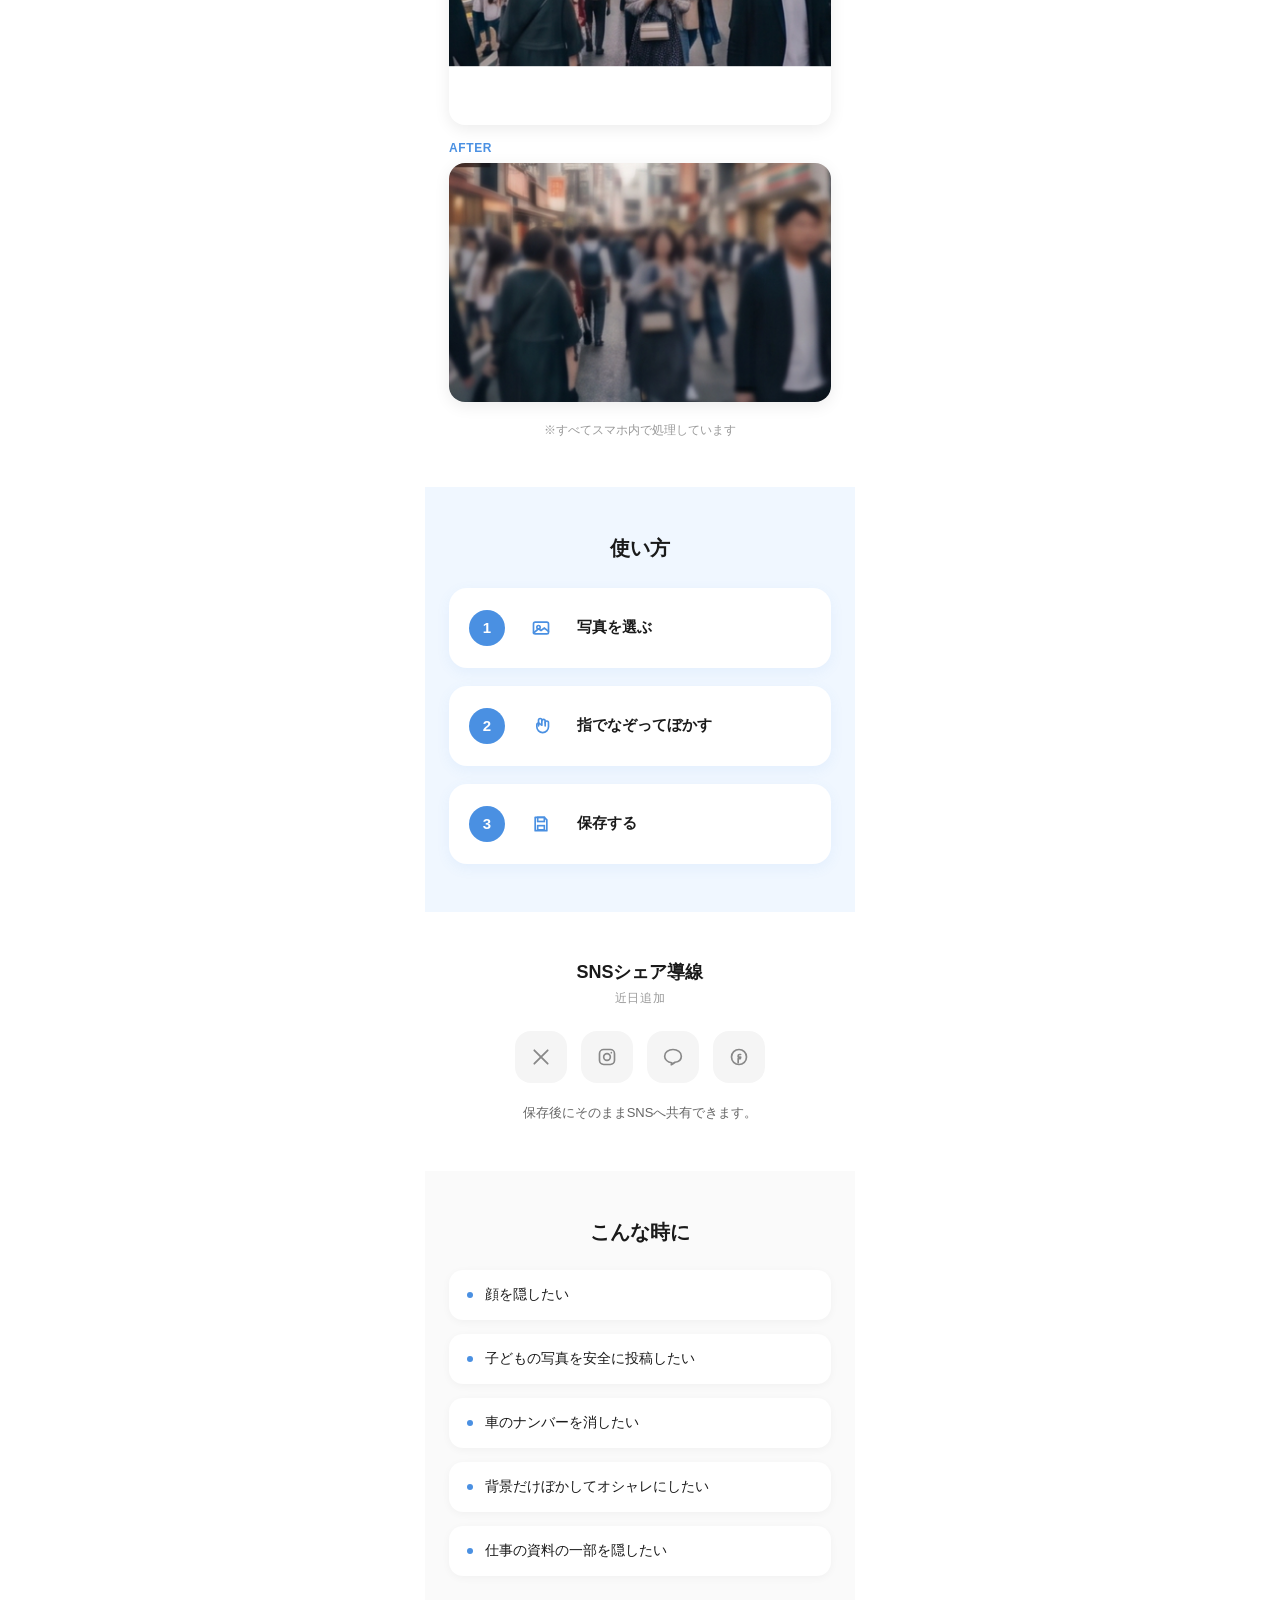
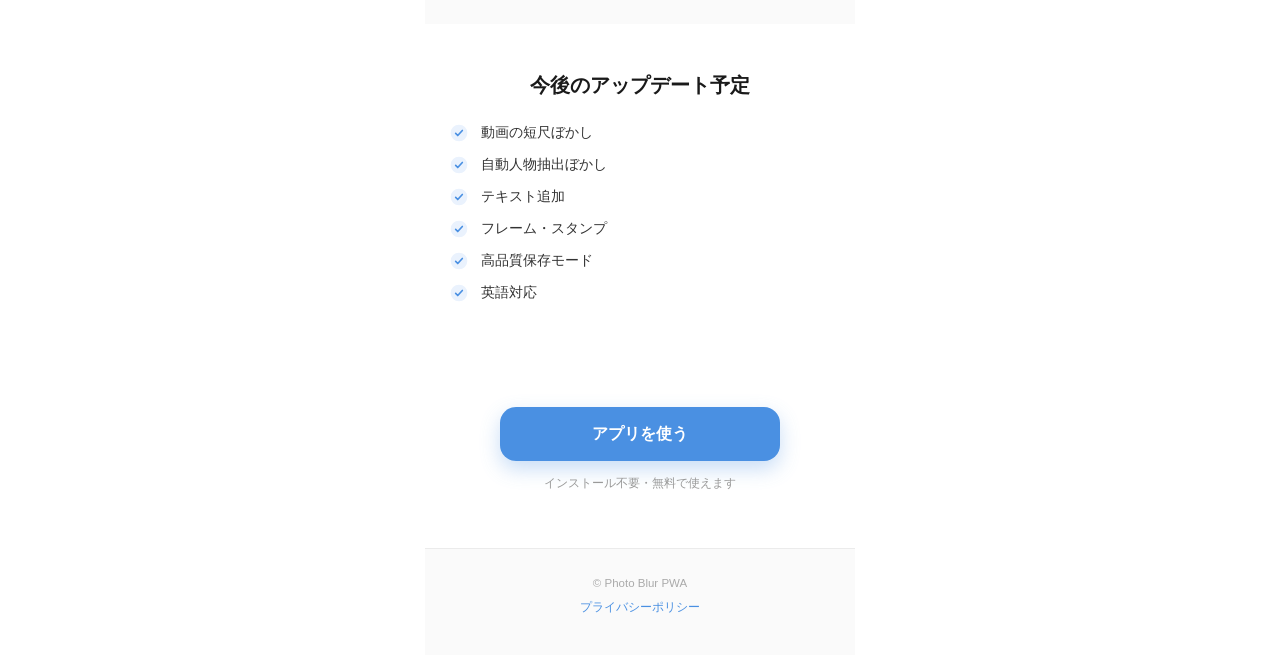
==== commit 2a0befff: "SEO対策とSNSシェアへのハッシュタグ追加 - LPにOGP/Twitter Card/canonical/JSON-LD構造化データを追加し、   「写真ぼかしスタジオ」「Photo Blur P" ====
--- a/index.html
+++ b/index.html
@@ -3,21 +3,58 @@
 <head>
 <meta charset="UTF-8">
 <meta name="viewport" content="width=device-width, initial-scale=1, viewport-fit=cover">
-<title>写真ぼかしスタジオ - 写真をかんたんにぼかせる無料アプリ</title>
-
-<meta name="description" content="写真ぼかしスタジオ - 指でなぞるだけで写真をぼかせる無料アプリ。顔やナンバープレートを隠したいときに。インストール不要、ブラウザだけで使えます。">
+<title>写真ぼかしスタジオ（Photo Blur PWA）- 写真をかんたんにぼかせる無料アプリ</title>
+
+<meta name="description" content="写真ぼかしスタジオ（Photo Blur PWA）は、指でなぞるだけで写真をぼかせる無料の画像加工アプリ。顔やナンバープレートを隠したいときに。インストール不要、ブラウザだけで使えます。">
+<meta name="keywords" content="写真ぼかしスタジオ,Photo Blur PWA,写真ぼかし,画像加工,顔隠し,モザイク,無料アプリ,PWA">
 <meta name="theme-color" content="#4A90E2">
+<link rel="canonical" href="https://photo-blur-pwa.vercel.app/">
+
+<!-- Open Graph（SNS/検索エンジンでのカード表示用） -->
+<meta property="og:type" content="website">
+<meta property="og:title" content="写真ぼかしスタジオ（Photo Blur PWA）- 写真をかんたんにぼかせる無料アプリ">
+<meta property="og:description" content="指でなぞるだけで写真をぼかせる無料の画像加工アプリ。顔やナンバープレートを隠したいときに。インストール不要、ブラウザだけで使えます。">
+<meta property="og:url" content="https://photo-blur-pwa.vercel.app/">
+<meta property="og:site_name" content="写真ぼかしスタジオ（Photo Blur PWA）">
+<meta property="og:image" content="https://photo-blur-pwa.vercel.app/icons/icon-512.png">
+<meta property="og:locale" content="ja_JP">
+
+<!-- Twitter Card -->
+<meta name="twitter:card" content="summary">
+<meta name="twitter:title" content="写真ぼかしスタジオ（Photo Blur PWA）- 写真をかんたんにぼかせる無料アプリ">
+<meta name="twitter:description" content="指でなぞるだけで写真をぼかせる無料の画像加工アプリ。顔やナンバープレートを隠したいときに。">
+<meta name="twitter:image" content="https://photo-blur-pwa.vercel.app/icons/icon-512.png">
 
 <!-- Google AdSense アカウント連携タグ（Publisher IDは後で差し替え） -->
-<meta name="google-adsense-account" content="ca-pub-REPLACE_ME">
+<meta name="google-adsense-account" content="ca-pub-6620740970029865">
 
 <link rel="icon" href="icons/icon-192.png">
 <link rel="apple-touch-icon" href="icons/apple-touch-icon.png">
 
-<link rel="stylesheet" href="style.css?v=1.0.0">
+<link rel="stylesheet" href="style.css?v=1.0.1">
 
 <!-- Google AdSense -->
 <script async src="https://pagead2.googlesyndication.com/pagead/js/adsbygoogle.js"></script>
+
+<!-- 検索エンジン向け構造化データ -->
+<script type="application/ld+json">
+{
+  "@context": "https://schema.org",
+  "@type": "WebApplication",
+  "name": "写真ぼかしスタジオ（Photo Blur PWA）",
+  "alternateName": "Photo Blur PWA",
+  "url": "https://photo-blur-pwa.vercel.app/",
+  "applicationCategory": "PhotoEditingApplication",
+  "operatingSystem": "Any",
+  "description": "指でなぞるだけで写真をぼかせる無料の画像加工アプリ。顔やナンバープレートを隠したいときに。インストール不要、ブラウザだけで使えます。",
+  "offers": {
+    "@type": "Offer",
+    "price": "0",
+    "priceCurrency": "JPY"
+  },
+  "inLanguage": "ja"
+}
+</script>
 </head>
 <body>
 
@@ -37,8 +74,8 @@
       </div>
     </div>
 
-    <h1 class="hero-title">写真ぼかしスタジオ</h1>
-    <p class="hero-sub">写真をかんたんにぼかせる無料アプリ</p>
+    <h1 class="hero-title">写真ぼかしスタジオ<span class="visually-hidden">（Photo Blur PWA）</span></h1>
+    <p class="hero-sub">写真をかんたんにぼかせる無料の画像加工アプリ</p>
 
     <a href="app.html" class="cta-btn">アプリを使う</a>
     <p class="hero-note">インストール不要・ブラウザだけで使えます</p>
@@ -88,8 +125,8 @@
   <section class="lp-section ad-section">
     <ins class="adsbygoogle"
          style="display:block"
-         data-ad-client="ca-pub-REPLACE_ME"
-         data-ad-slot="REPLACE_SLOT"
+         data-ad-client="ca-pub-6620740970029865"
+         data-ad-slot="8588389263"
          data-ad-format="auto"
          data-full-width-responsive="true"></ins>
     <script>
--- a/style.css
+++ b/style.css
@@ -16,6 +16,19 @@
   background: #fff;
   color: #1a1a1a;
   font-family: -apple-system, BlinkMacSystemFont, "Hiragino Sans", "Yu Gothic", "Helvetica Neue", Arial, sans-serif;
+}
+
+/* 見た目には出さず、検索エンジン/スクリーンリーダーにのみ伝えるテキスト用 */
+.visually-hidden {
+  position: absolute;
+  width: 1px;
+  height: 1px;
+  padding: 0;
+  margin: -1px;
+  overflow: hidden;
+  clip: rect(0, 0, 0, 0);
+  white-space: nowrap;
+  border: 0;
 }
 
 a {
